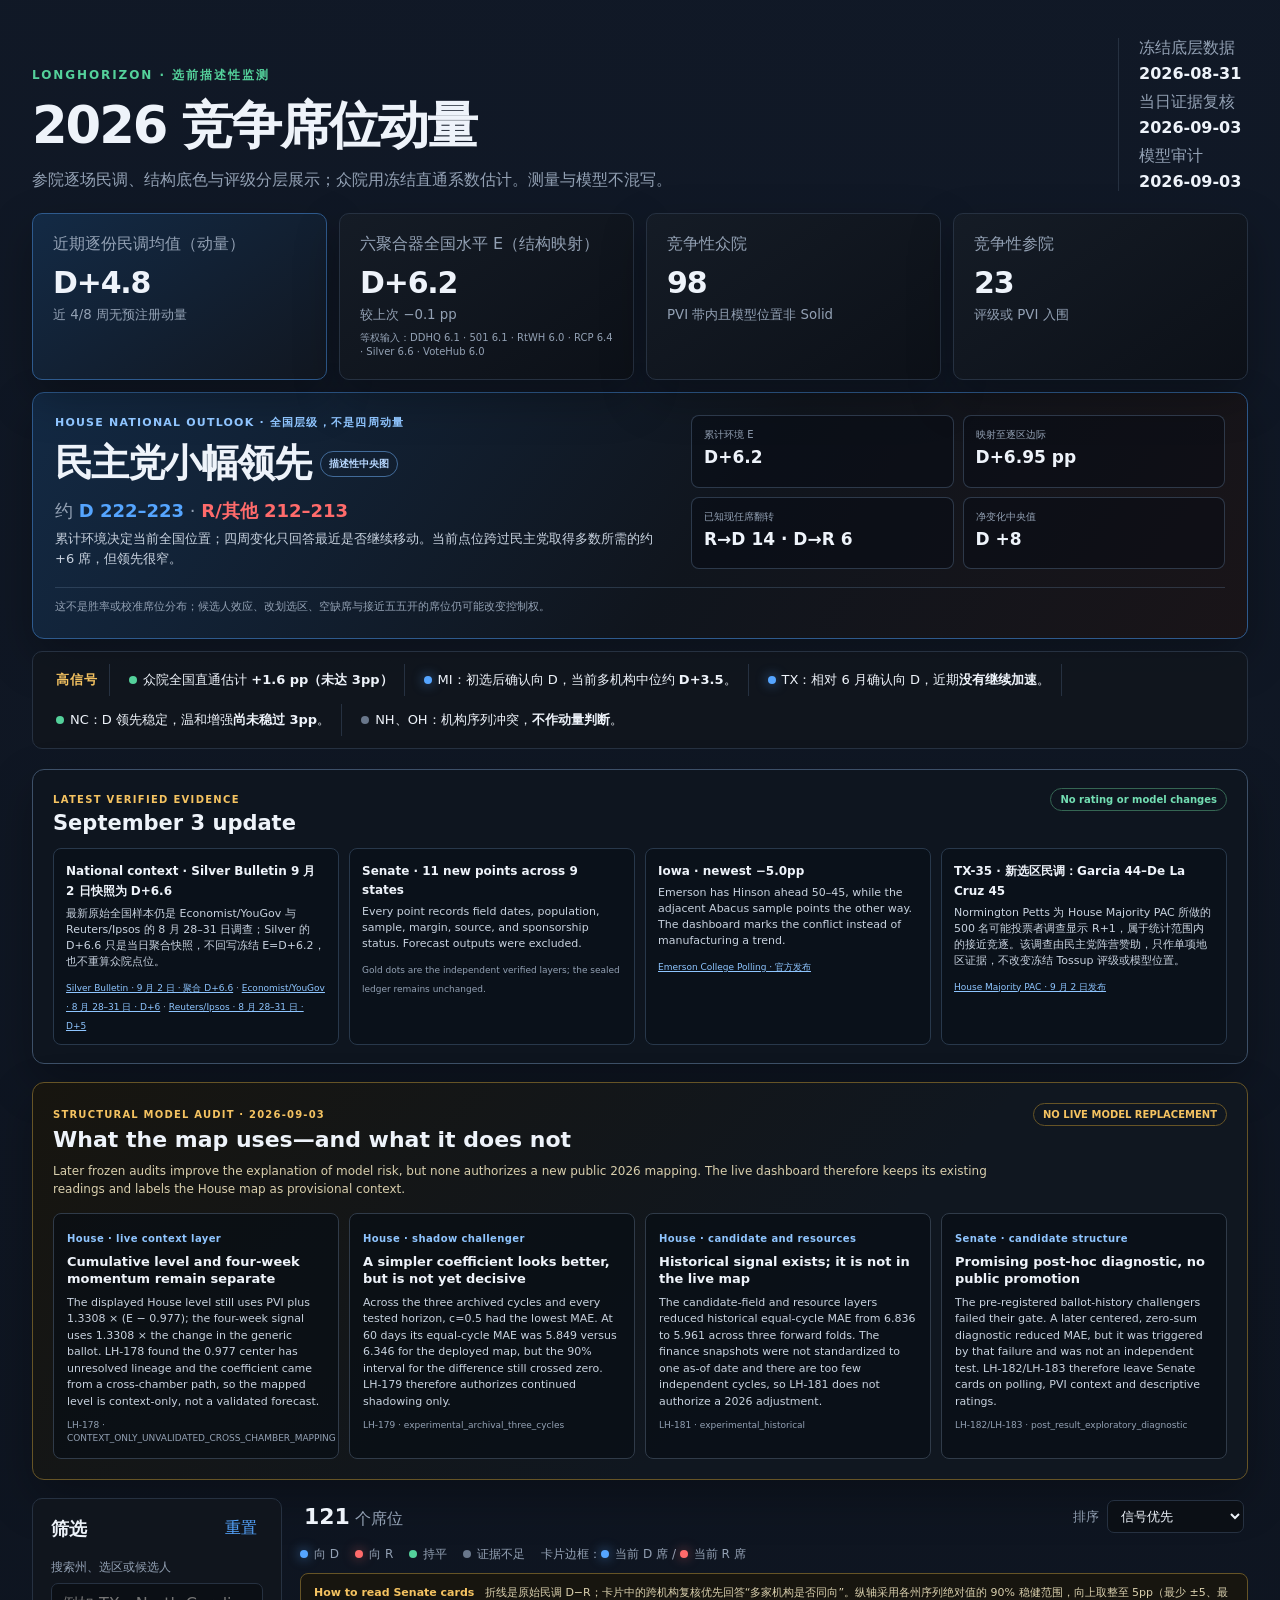
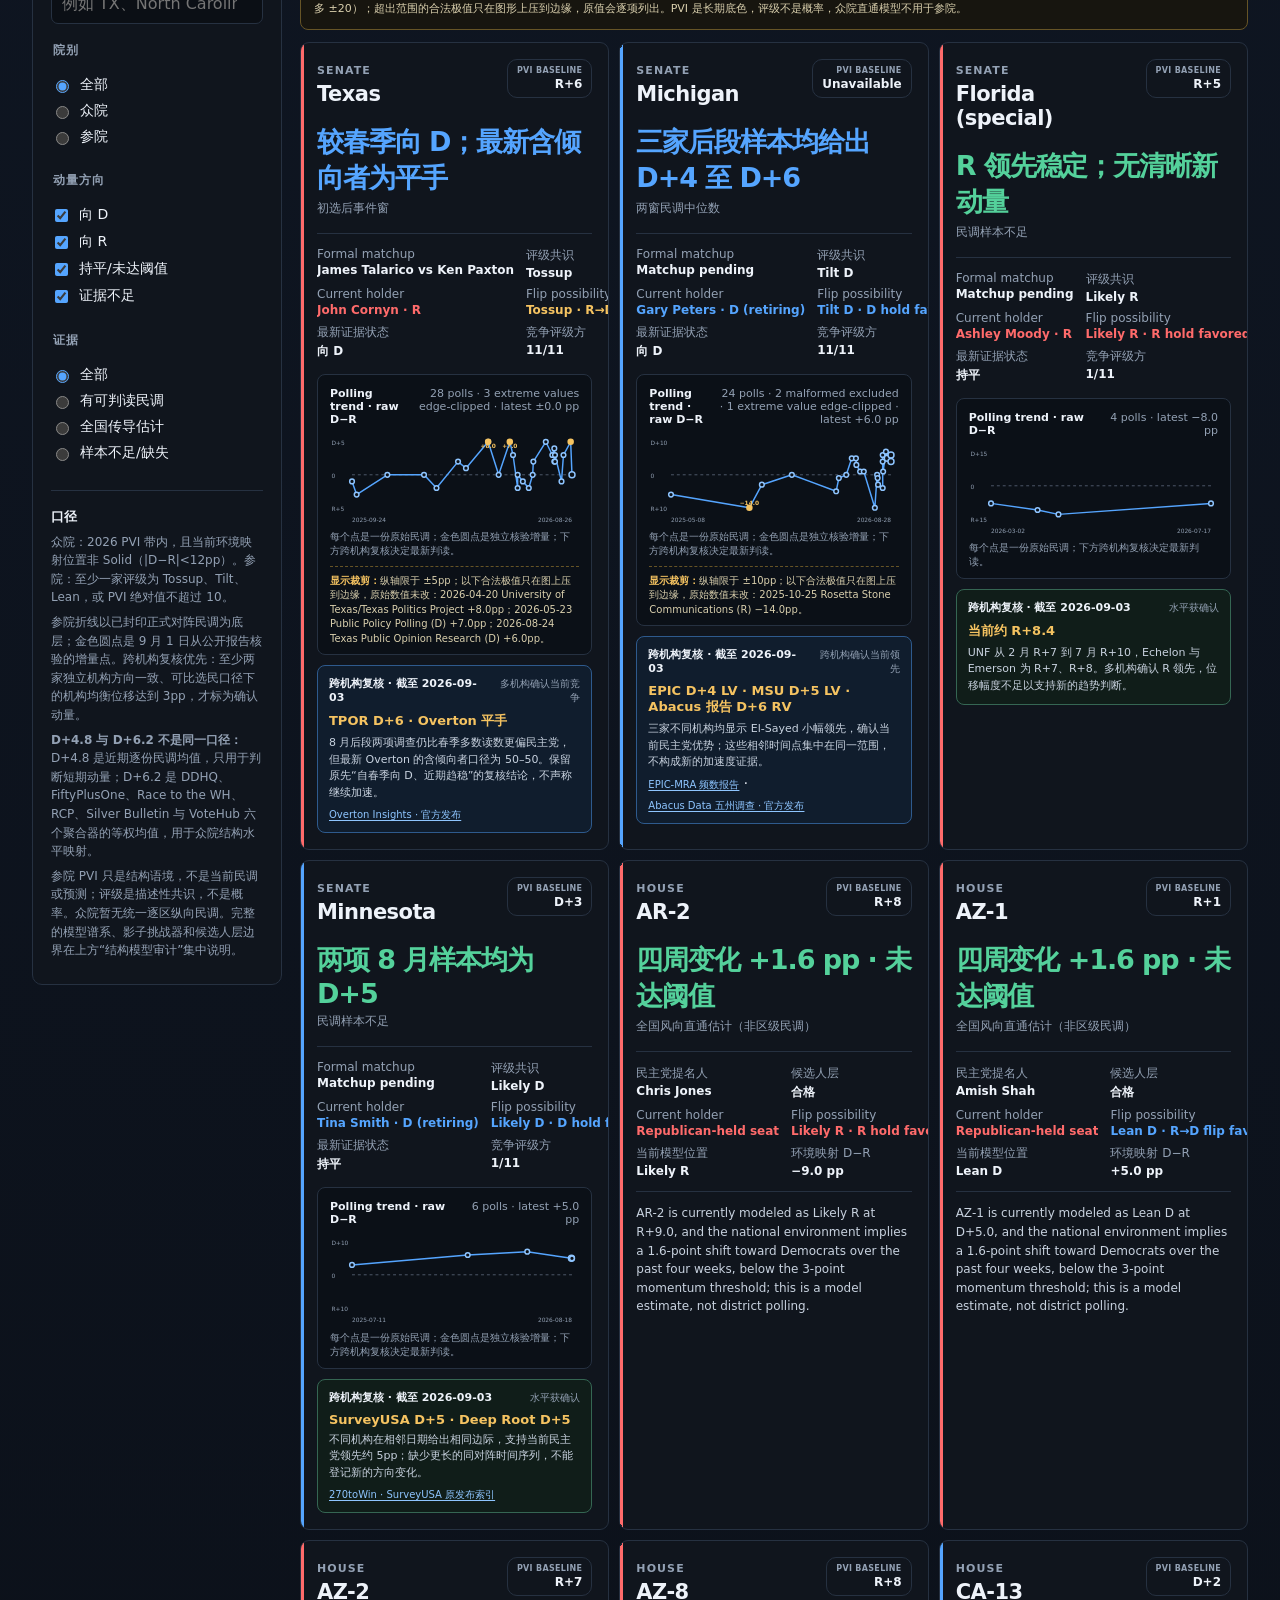
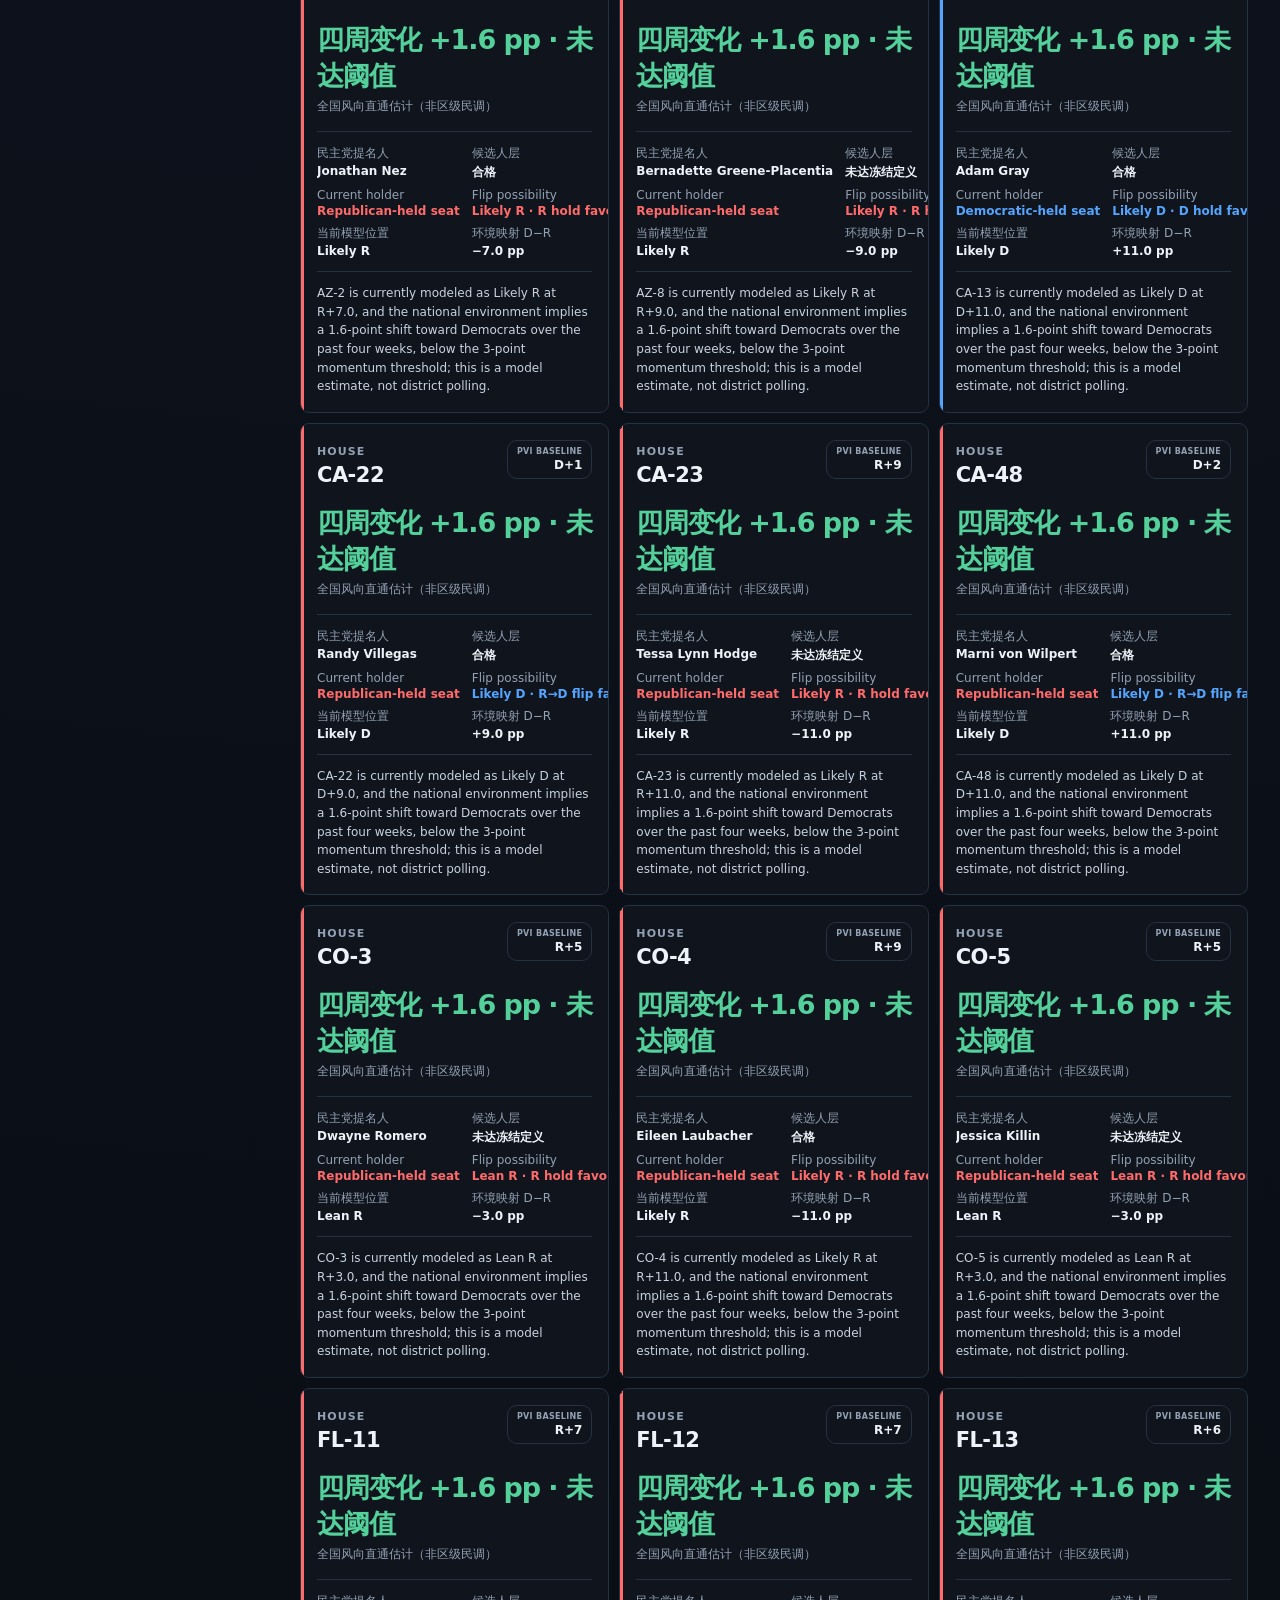
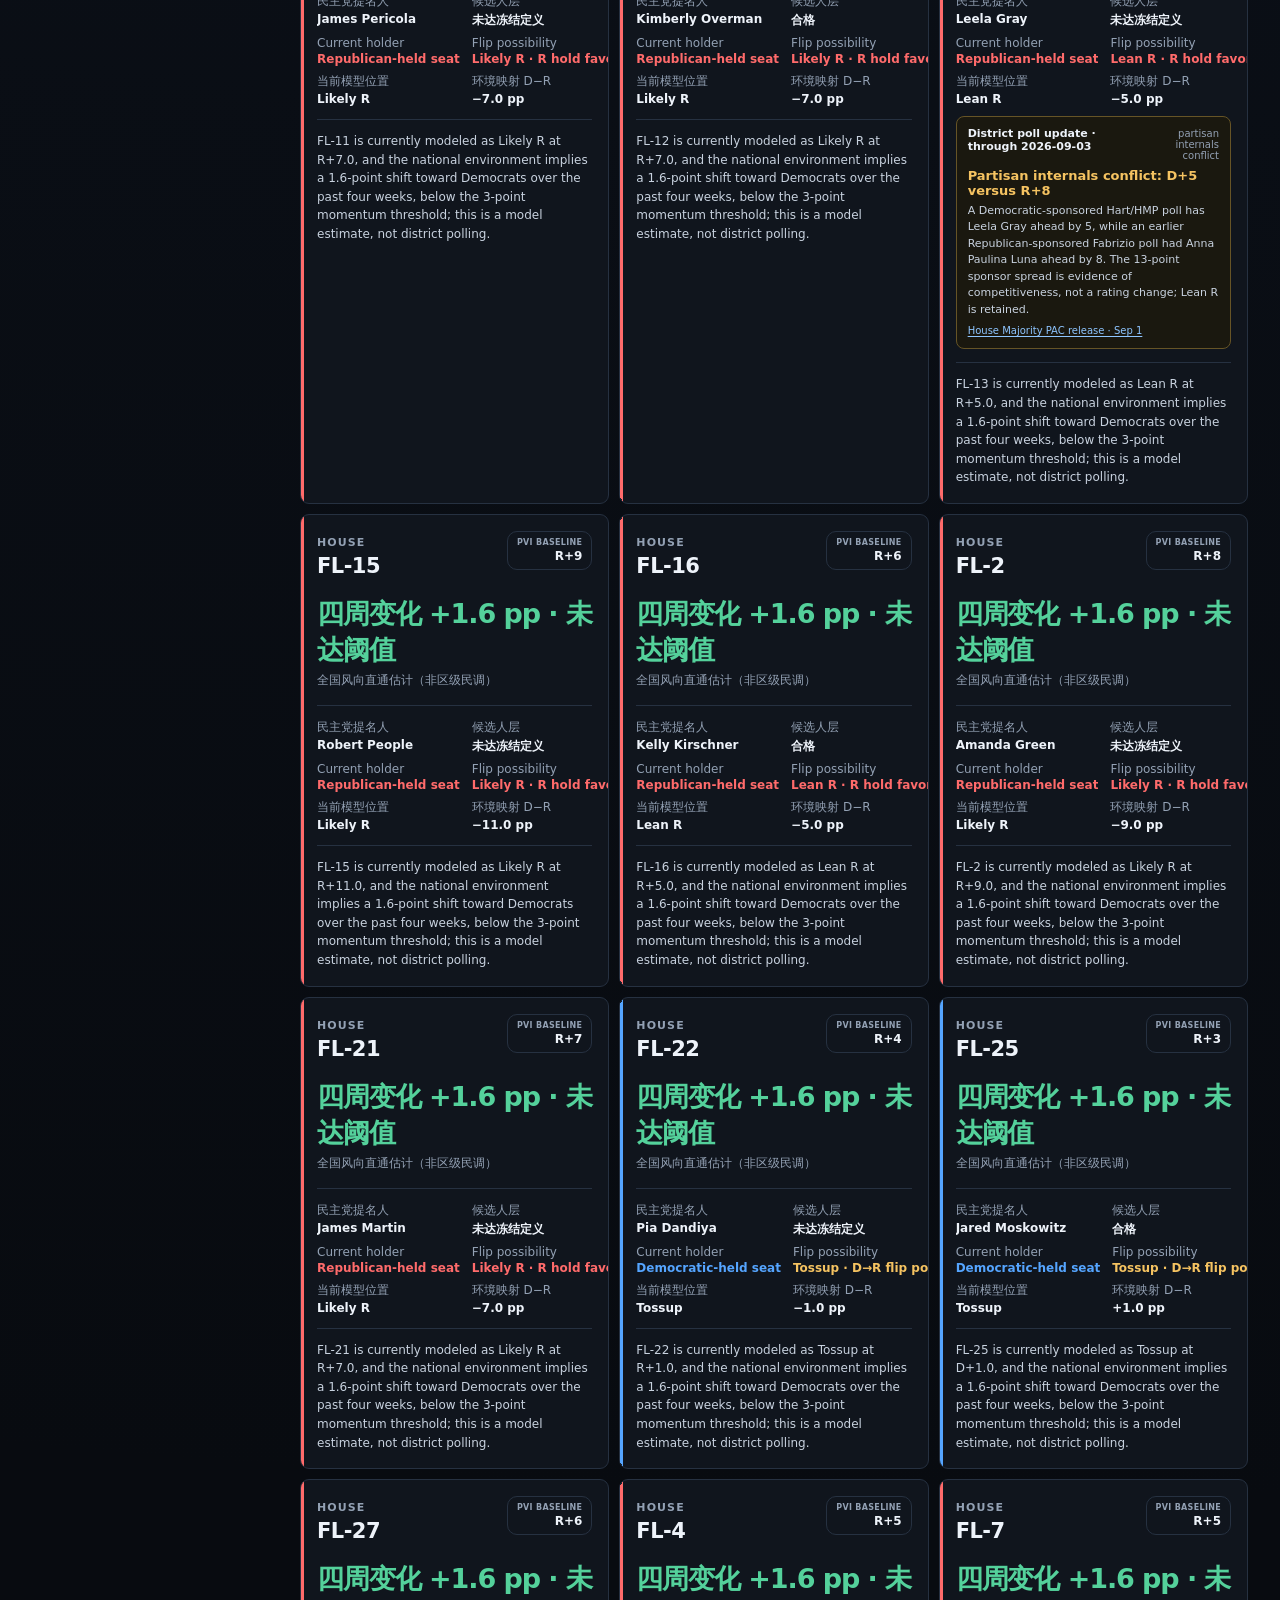
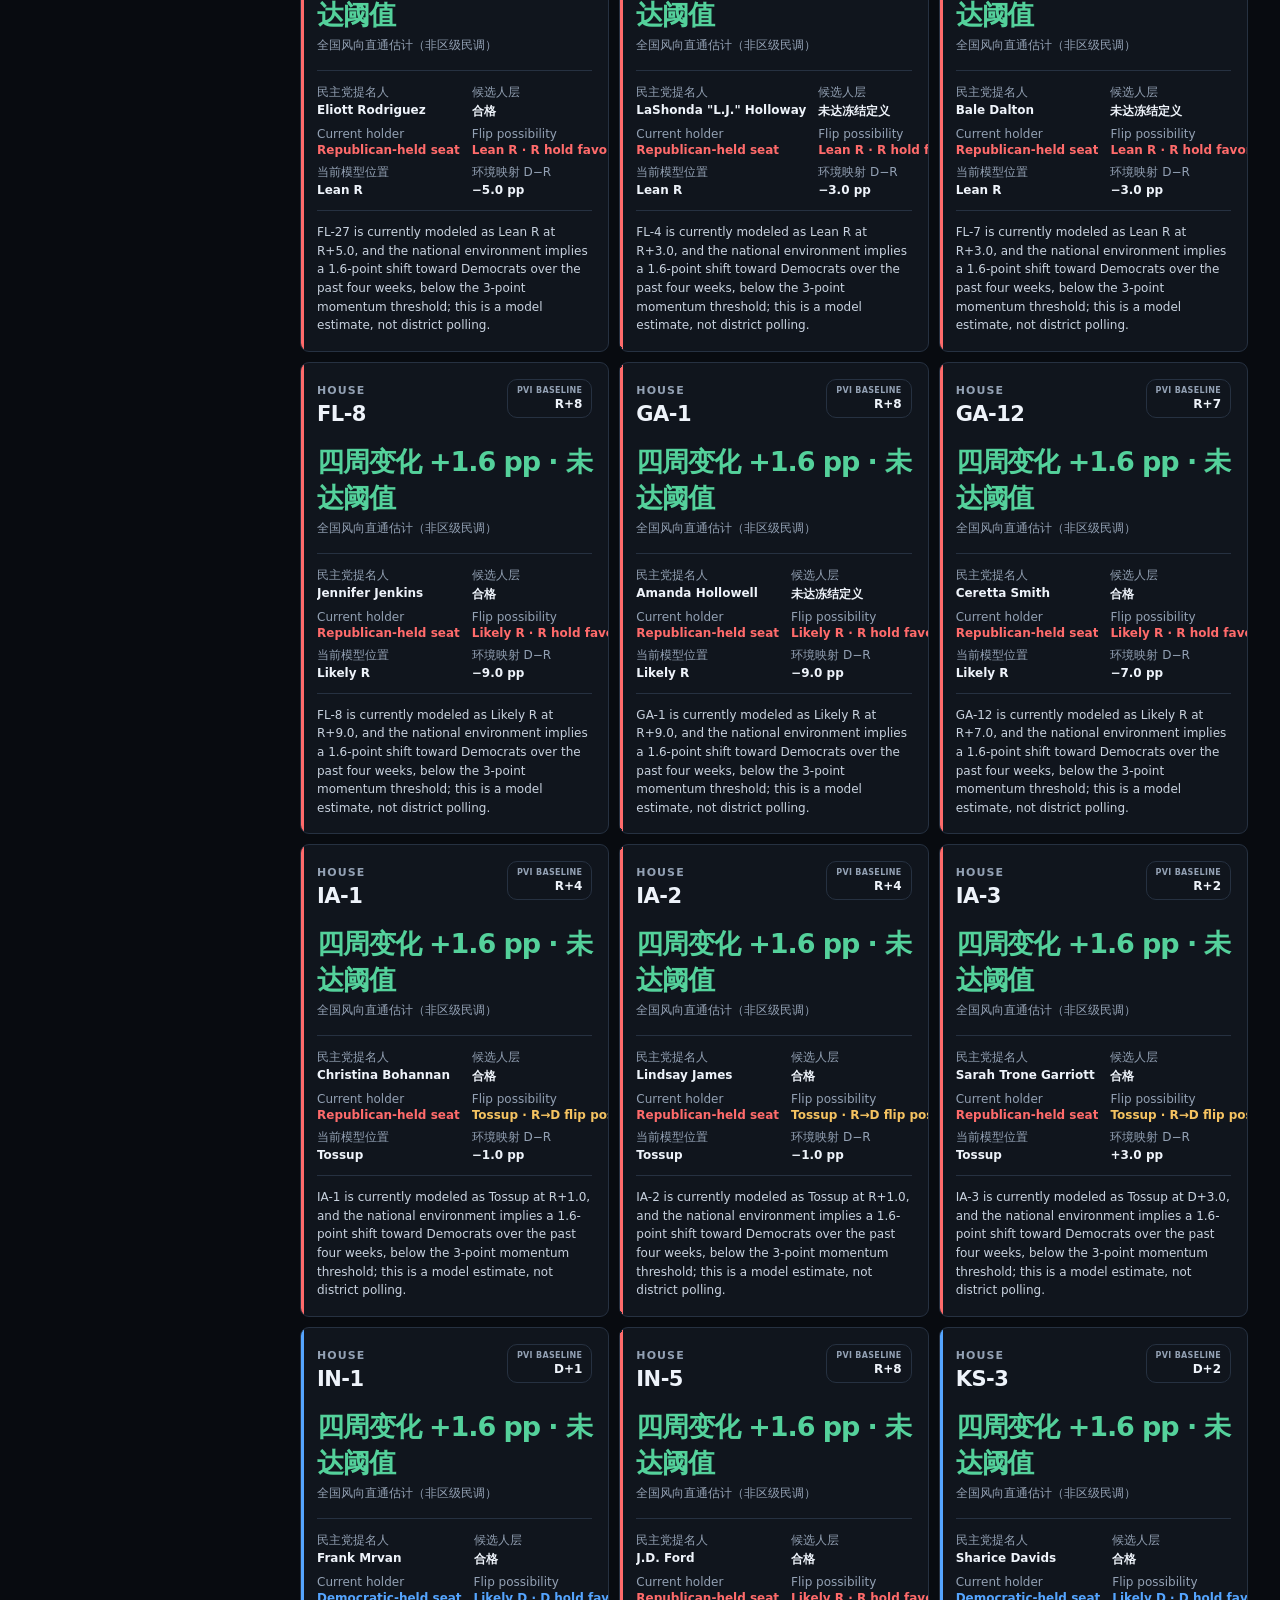
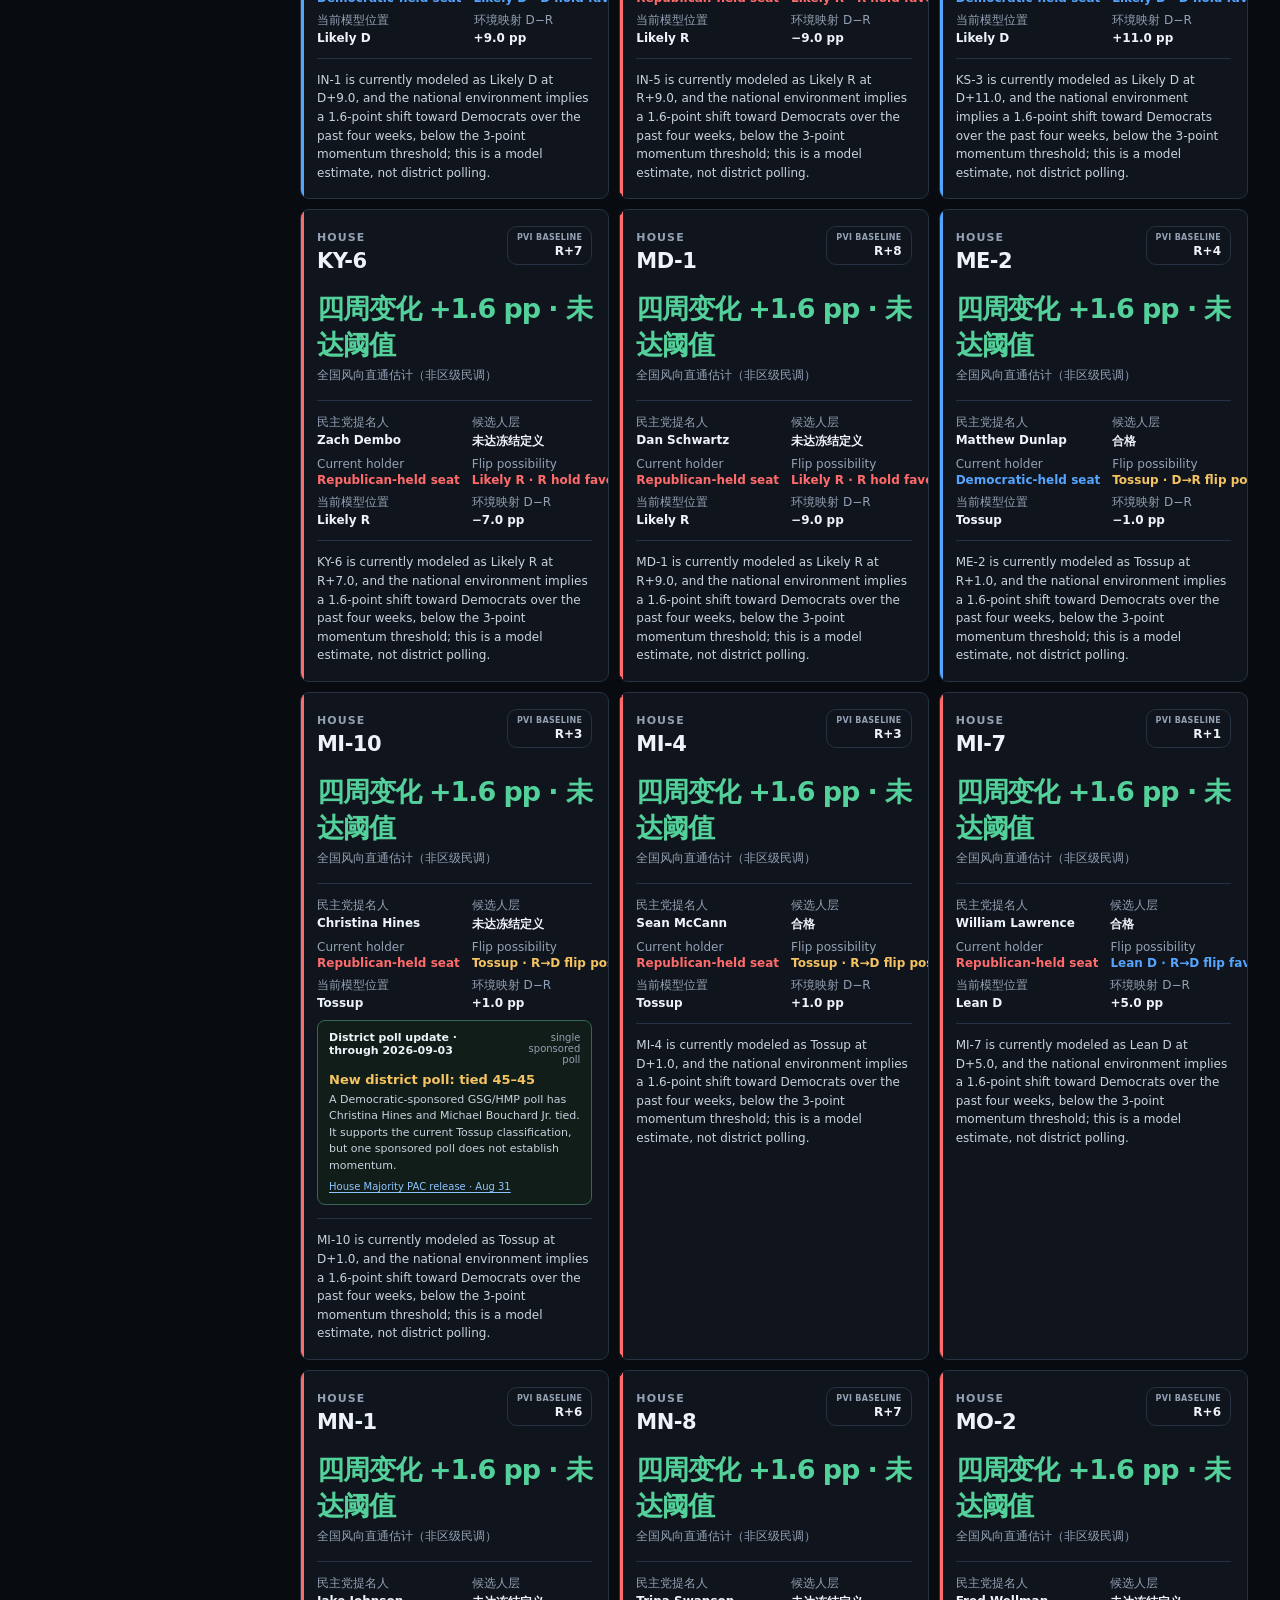
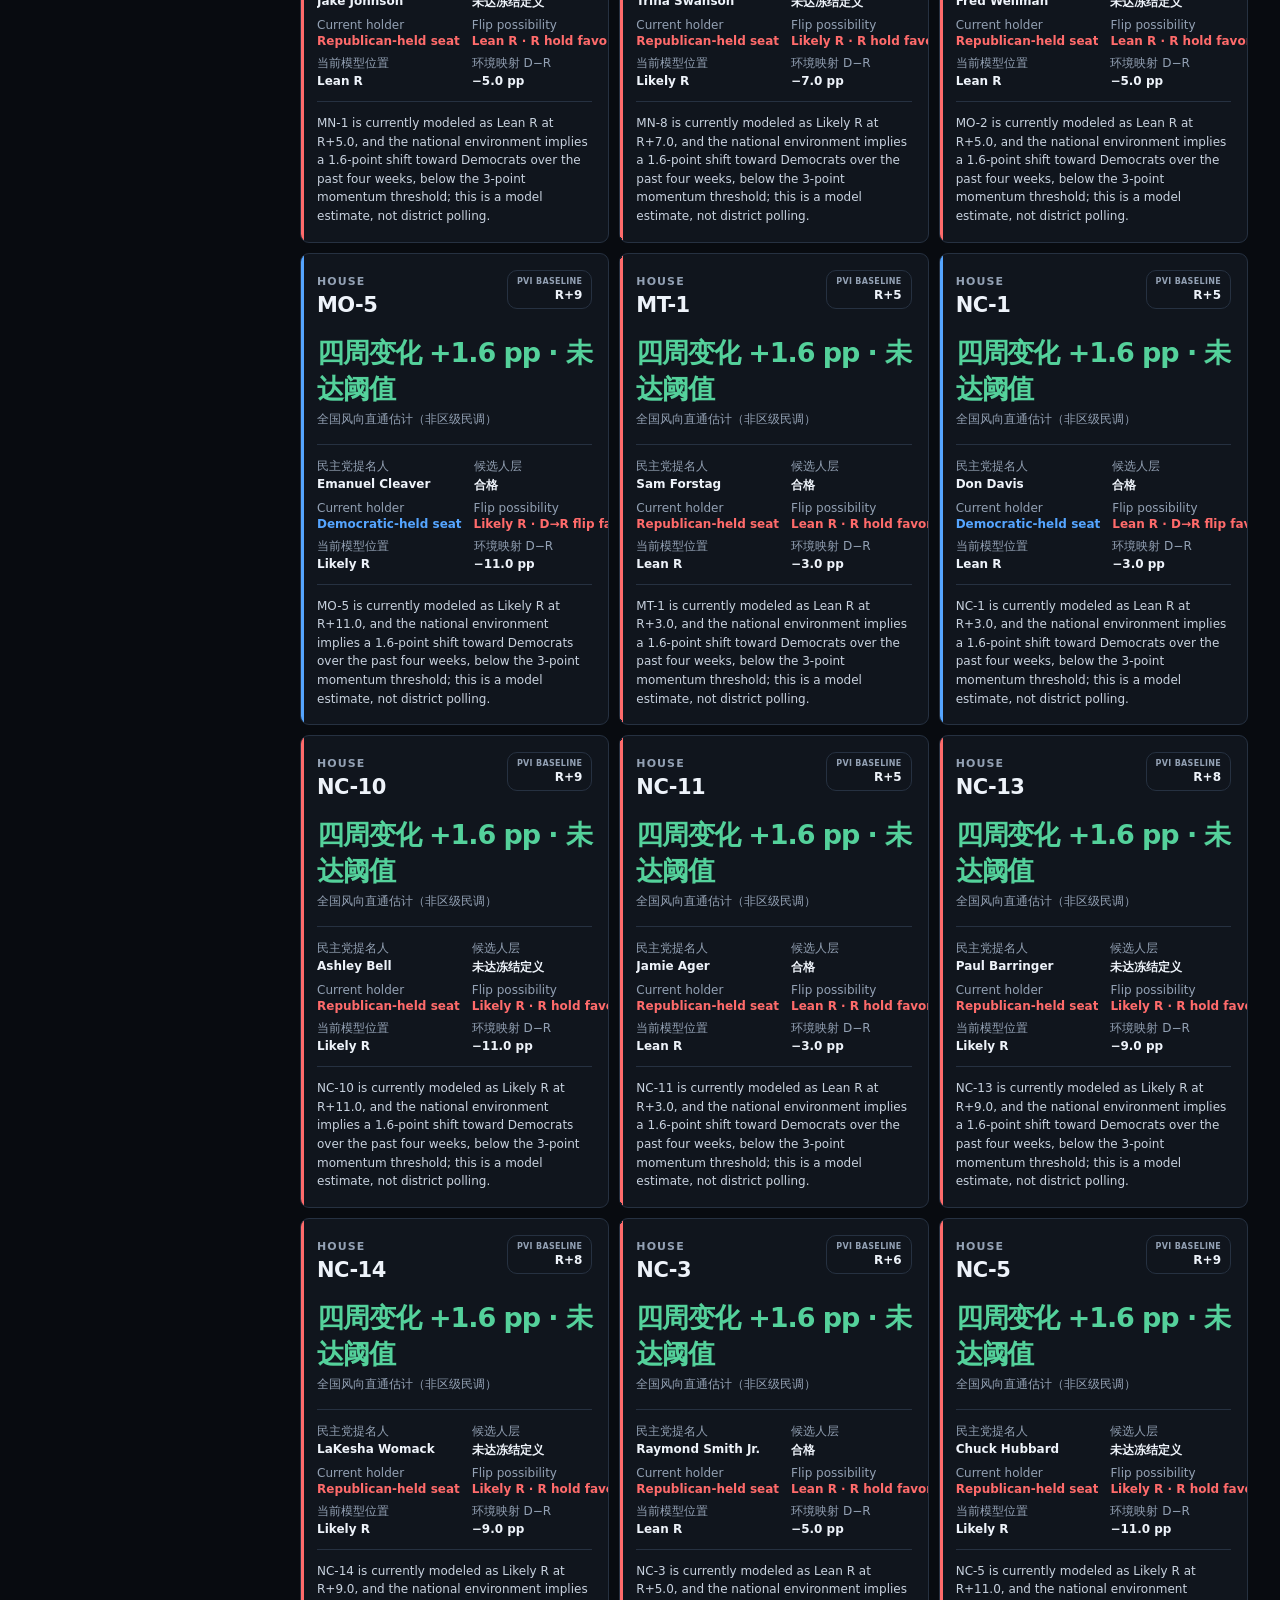
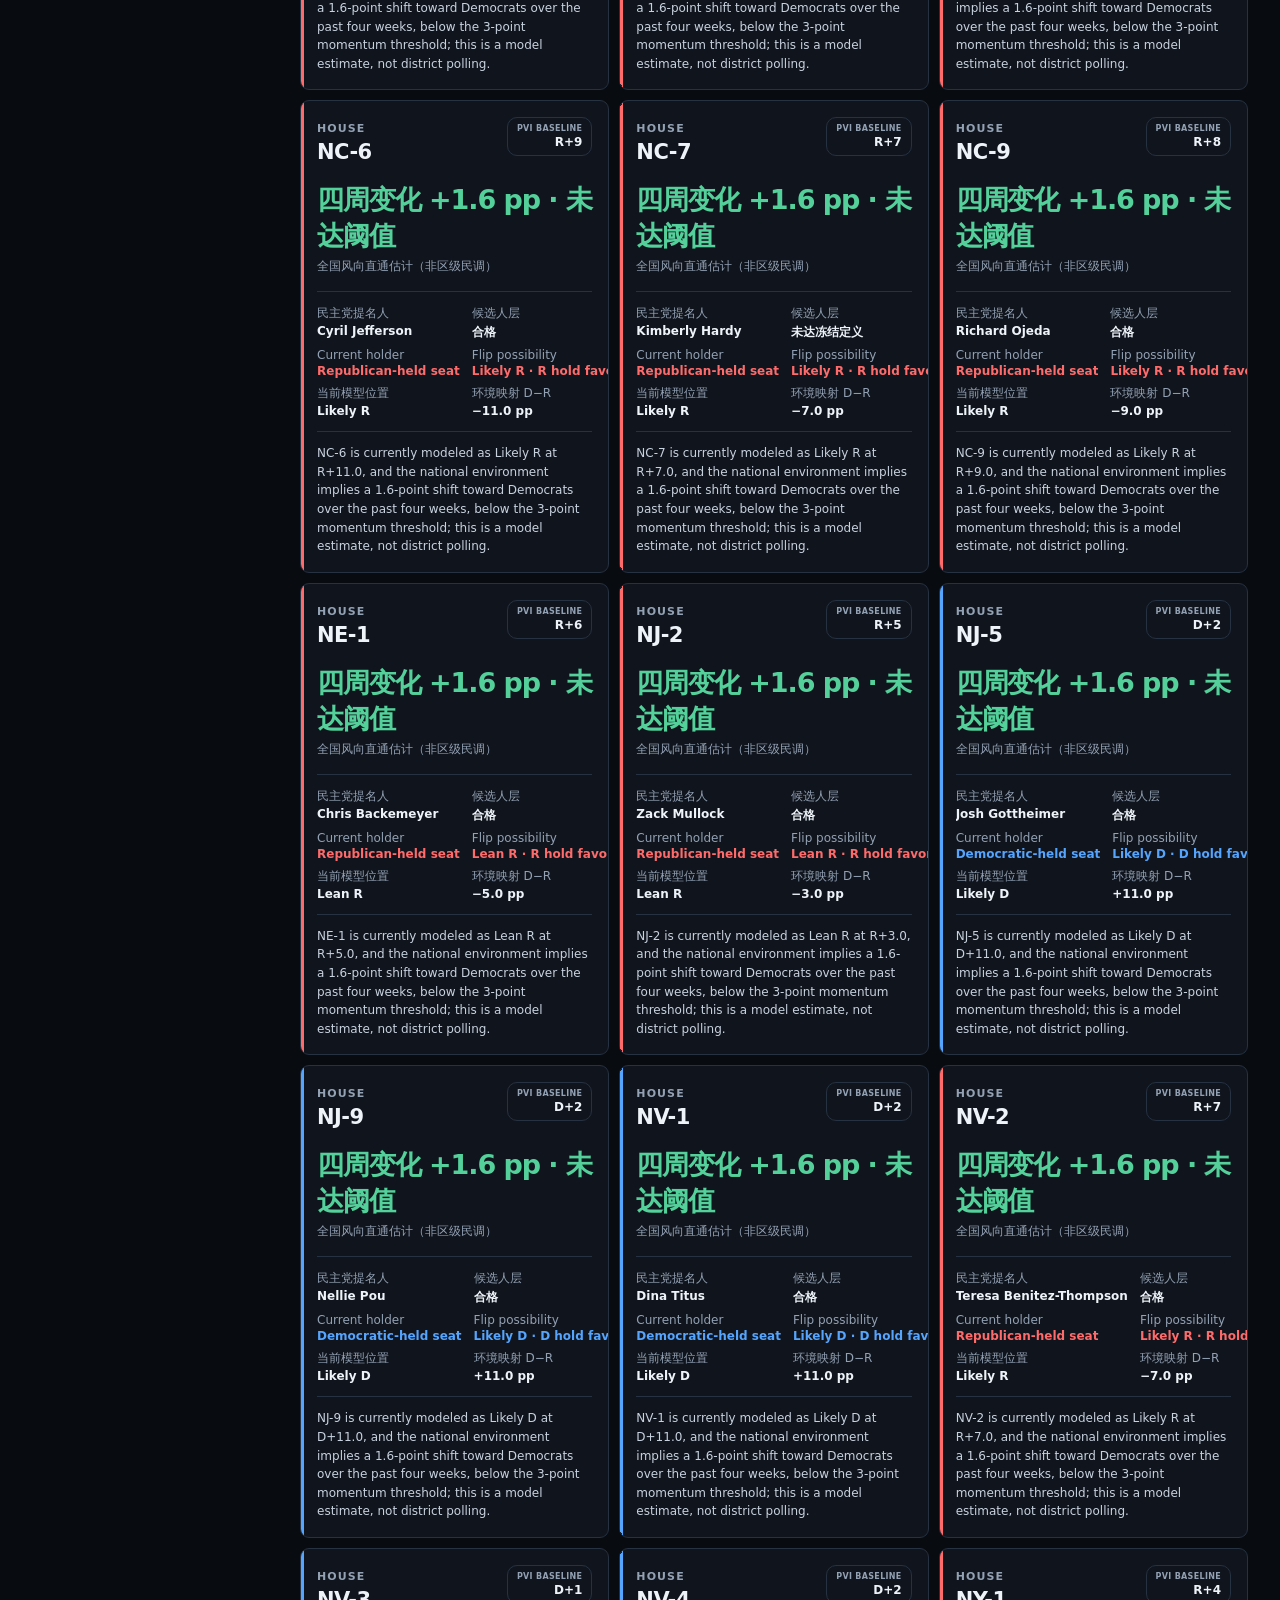
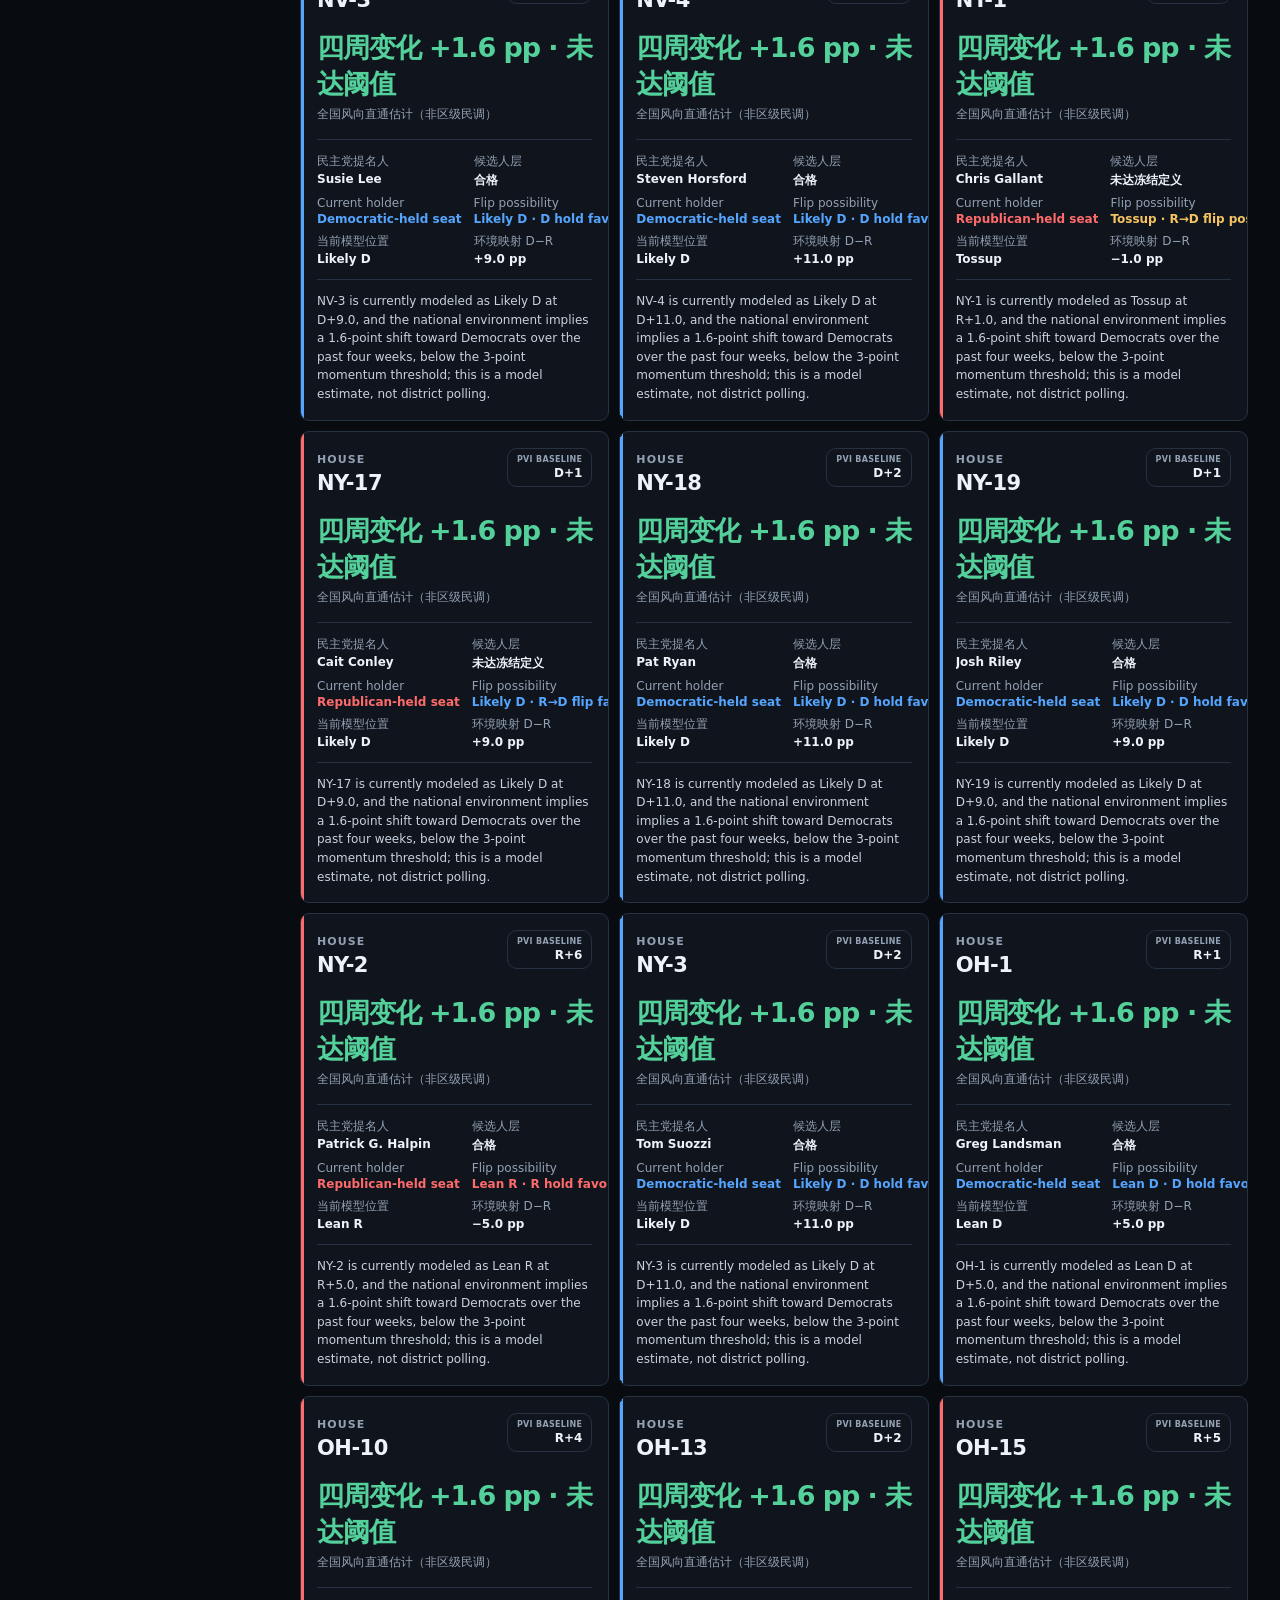
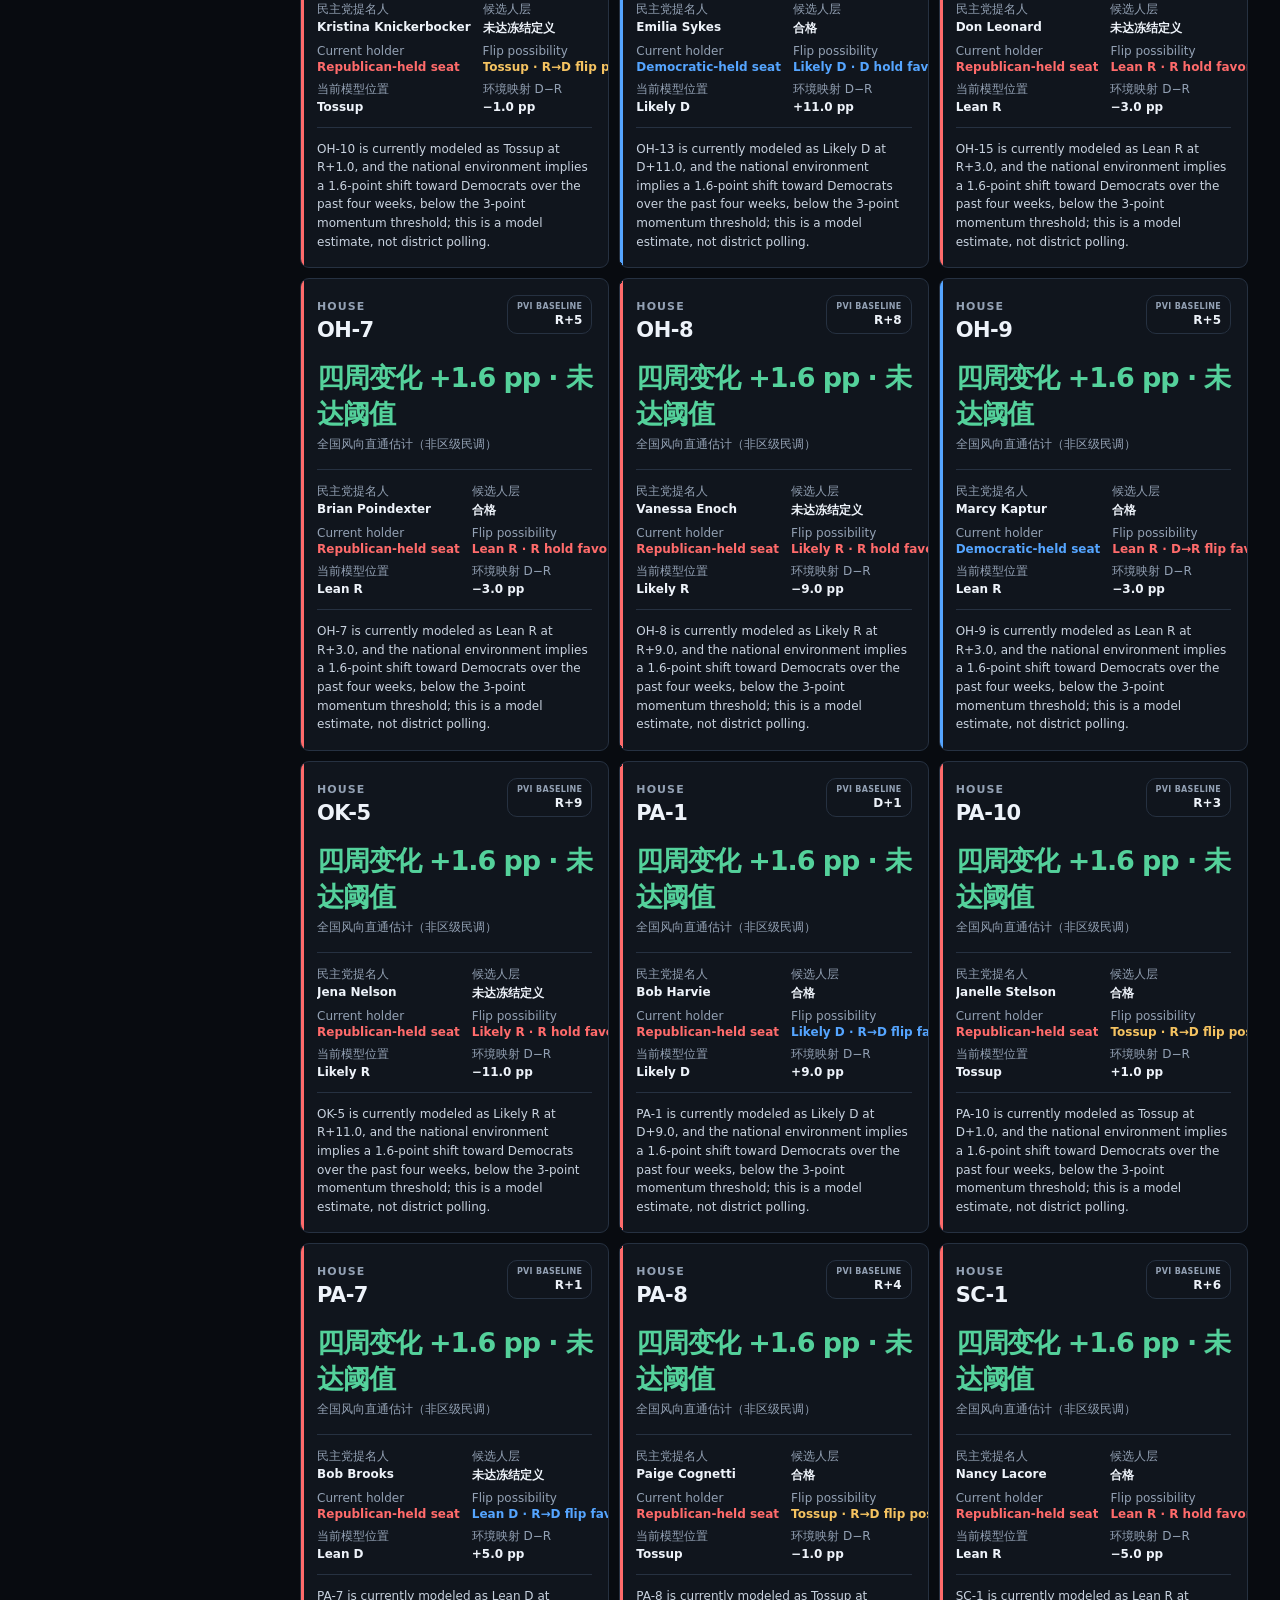
==== artifacts/competition-momentum-dashboard/index.html @ cbad7713 "public: publish US midterm study materials" ====
<!doctype html>
<html lang="zh-CN">
<head>
  <meta charset="utf-8">
  <meta name="viewport" content="width=device-width, initial-scale=1">
  <meta name="description" content="2026 年美国竞争性众院与参院席位动量证据仪表盘。">
  <title>2026 竞争席位动量仪表盘</title>
  <link rel="stylesheet" href="styles.css?v=7">
</head>
<body>
  <header class="topbar">
    <div>
      <p class="eyebrow">LONGHORIZON · 选前描述性监测</p>
      <h1>2026 竞争席位动量</h1>
      <p class="subtitle">参院逐场民调、结构底色与评级分层展示；众院用冻结直通系数估计。测量与模型不混写。</p>
    </div>
    <div class="asof"><span>冻结底层数据</span><strong id="asOf">—</strong><span>当日证据复核</span><strong id="crossCheckAsOf">—</strong><span>模型审计</span><strong id="modelReviewAsOf">—</strong></div>
  </header>

  <main>
    <section class="status-grid" aria-label="全国状态摘要">
      <article class="status-card primary">
        <span>近期逐份民调均值（动量）</span>
        <strong id="genericBallot">—</strong>
        <small id="genericMomentum">—</small>
      </article>
      <article class="status-card">
        <span>六聚合器全国水平 E（结构映射）</span>
        <strong id="environmentE">—</strong>
        <small id="environmentDelta">—</small>
        <small id="environmentSources" class="status-detail">—</small>
      </article>
      <article class="status-card">
        <span>竞争性众院</span>
        <strong id="houseCount">—</strong>
          <small>PVI 带内且模型位置非 Solid</small>
      </article>
      <article class="status-card">
        <span>竞争性参院</span>
        <strong id="senateCount">—</strong>
        <small>评级或 PVI 入围</small>
      </article>
    </section>

    <section class="house-outlook" aria-label="众院全国展望">
      <div class="outlook-copy">
        <p class="outlook-kicker">HOUSE NATIONAL OUTLOOK · 全国层级，不是四周动量</p>
        <div class="outlook-title-row">
          <h2>民主党小幅领先</h2>
          <span class="outlook-badge">描述性中央图</span>
        </div>
        <p class="outlook-seatline">约 <strong>D 222–223</strong> · <strong>R/其他 212–213</strong></p>
        <p class="outlook-explain">累计环境决定当前全国位置；四周变化只回答最近是否继续移动。当前点位跨过民主党取得多数所需的约 +6 席，但领先很窄。</p>
      </div>
      <div class="outlook-metrics">
        <div><span>累计环境 E</span><strong id="houseLevelE">—</strong></div>
        <div><span>映射至逐区边际</span><strong id="houseLevelAdjustment">—</strong></div>
        <div><span>已知现任席翻转</span><strong id="houseFlipBalance">—</strong></div>
        <div><span>净变化中央值</span><strong id="houseNetSeats">—</strong></div>
      </div>
      <p class="outlook-caveat">这不是胜率或校准席位分布；候选人效应、改划选区、空缺席与接近五五开的席位仍可能改变控制权。</p>
    </section>

    <section class="signal-strip" aria-label="当前高信号观察">
      <div class="signal-label">高信号</div>
      <div><b class="dot f"></b>众院全国直通估计 <strong id="houseTransfer">—</strong></div>
      <div><b class="dot d"></b>MI：初选后确认向 D，当前多机构中位约 <strong>D+3.5</strong>。</div>
      <div><b class="dot d"></b>TX：相对 6 月确认向 D，近期<strong>没有继续加速</strong>。</div>
      <div><b class="dot f"></b>NC：D 领先稳定，温和增强<strong>尚未稳过 3pp</strong>。</div>
      <div><b class="dot n"></b>NH、OH：机构序列冲突，<strong>不作动量判断</strong>。</div>
    </section>

    <section id="latestEvidence" class="latest-evidence" aria-label="9 月 3 日最新民调核验更新"></section>

    <section id="modelReview" class="model-review" aria-label="结构模型审计"></section>

    <section class="workspace">
      <aside class="filters" aria-label="筛选器">
        <div class="filter-heading">
          <h2>筛选</h2>
          <button id="resetFilters" class="text-button" type="button">重置</button>
        </div>

        <label class="search-label" for="searchInput">搜索州、选区或候选人</label>
        <input id="searchInput" type="search" placeholder="例如 TX、North Carolina、Peltola">

        <fieldset>
          <legend>院别</legend>
          <label><input type="radio" name="chamber" value="all" checked> 全部</label>
          <label><input type="radio" name="chamber" value="house"> 众院</label>
          <label><input type="radio" name="chamber" value="senate"> 参院</label>
        </fieldset>

        <fieldset>
          <legend>动量方向</legend>
          <label><input type="checkbox" name="momentum" value="toward_D" checked> 向 D</label>
          <label><input type="checkbox" name="momentum" value="toward_R" checked> 向 R</label>
          <label><input type="checkbox" name="momentum" value="flat" checked> 持平/未达阈值</label>
          <label><input type="checkbox" name="momentum" value="insufficient" checked> 证据不足</label>
        </fieldset>

        <fieldset>
          <legend>证据</legend>
          <label><input type="radio" name="evidence" value="all" checked> 全部</label>
          <label><input type="radio" name="evidence" value="measured"> 有可判读民调</label>
          <label><input type="radio" name="evidence" value="estimated"> 全国传导估计</label>
          <label><input type="radio" name="evidence" value="missing"> 样本不足/缺失</label>
        </fieldset>

        <div class="method-note">
          <h3>口径</h3>
          <p>众院：2026 PVI 带内，且当前环境映射位置非 Solid（|D−R|&lt;12pp）。参院：至少一家评级为 Tossup、Tilt、Lean，或 PVI 绝对值不超过 10。</p>
          <p>参院折线以已封印正式对阵民调为底层；金色圆点是 9 月 1 日从公开报告核验的增量点。跨机构复核优先：至少两家独立机构方向一致、可比选民口径下的机构均衡位移达到 3pp，才标为确认动量。</p>
          <p><b>D+4.8 与 D+6.2 不是同一口径：</b>D+4.8 是近期逐份民调均值，只用于判断短期动量；D+6.2 是 DDHQ、FiftyPlusOne、Race to the WH、RCP、Silver Bulletin 与 VoteHub 六个聚合器的等权均值，用于众院结构水平映射。</p>
          <p>参院 PVI 只是结构语境，不是当前民调或预测；评级是描述性共识，不是概率。众院暂无统一逐区纵向民调。完整的模型谱系、影子挑战器和候选人层边界在上方“结构模型审计”集中说明。</p>
        </div>
      </aside>

      <section class="results" aria-live="polite">
        <div class="results-head">
          <div><span id="resultCount">0</span> 个席位</div>
          <label for="sortSelect">排序
            <select id="sortSelect">
              <option value="signal">信号优先</option>
              <option value="competitive">最接近五五开</option>
              <option value="state">州/选区</option>
              <option value="delta">动量幅度</option>
            </select>
          </label>
        </div>

        <div class="legend" aria-label="图例">
          <span><b class="dot d"></b>向 D</span><span><b class="dot r"></b>向 R</span>
          <span><b class="dot f"></b>持平</span><span><b class="dot n"></b>证据不足</span>
          <span>卡片边框：<b class="dot d"></b>当前 D 席 / <b class="dot r"></b>当前 R 席</span>
        </div>
        <div id="senateGuide" class="senate-reading-guide">
          <b>How to read Senate cards</b>
          <p>折线是原始民调 D−R；卡片中的跨机构复核优先回答“多家机构是否同向”。纵轴采用各州序列绝对值的 90% 稳健范围，向上取整至 5pp（最少 ±5、最多 ±20）；超出范围的合法极值只在图形上压到边缘，原值会逐项列出。PVI 是长期底色，评级不是概率，众院直通模型不用于参院。</p>
        </div>
        <div id="raceGrid" class="race-grid"></div>
        <div id="emptyState" class="empty" hidden>没有符合当前条件的席位。请放宽筛选。</div>
      </section>
    </section>

    <section class="boundary">
      <strong>解释边界</strong>
      <p id="disclaimer">—</p>
      <p>本页不输出胜率、校准席位分布或因果判断。顶部众院席位数是 provisional 点位图的描述性换算，不是概率预测；LH-178 至 LH-183 的后续审计没有授权替换公开模型。参院折线是原始民调，不等于评级；跨机构复核只判方向一致性；PVI 是结构底色，不等于当前支持率；评级不转换为概率。</p>
      <p>House transfer model is not applied to Senate races.</p>
    </section>
  </main>

  <footer>来源：项目冻结账本、公开民调机构发布页、Wikipedia CC BY-SA、VoteHub Polling API CC BY 4.0。9 月 1 日增量层保留逐项来源链接；页面本身不联网。</footer>
  <script src="data.js?v=8"></script>
  <script src="updates.js?v=8"></script>
  <script src="model-review.js?v=8"></script>
  <script src="latest-polls.js?v=8"></script>
  <script src="app.js?v=8"></script>
</body>
</html>
---- artifacts/competition-momentum-dashboard/styles.css ----
:root {
  color-scheme: dark;
  --bg: #080b10;
  --panel: #10151d;
  --panel-2: #151c26;
  --line: #263141;
  --text: #eef3fa;
  --muted: #93a1b4;
  --blue: #55a5ff;
  --red: #ff6b6b;
  --amber: #f5c361;
  --green: #54d19b;
  --shadow: 0 18px 45px rgba(0, 0, 0, .28);
}

* { box-sizing: border-box; }
body { margin: 0; background: radial-gradient(circle at 85% -20%, #172338 0, transparent 38%), var(--bg); color: var(--text); font-family: Inter, "Noto Sans SC", "Microsoft YaHei", system-ui, sans-serif; }
button, input, select { font: inherit; }
.topbar { max-width: 1480px; margin: 0 auto; padding: 38px 32px 22px; display: flex; align-items: flex-end; justify-content: space-between; gap: 24px; }
.eyebrow { margin: 0 0 8px; color: var(--green); font-size: 12px; font-weight: 800; letter-spacing: .16em; }
h1 { margin: 0; font-size: clamp(30px, 4vw, 52px); letter-spacing: -.04em; }
.subtitle { margin: 9px 0 0; color: var(--muted); }
.asof { min-width: 130px; border-left: 1px solid var(--line); padding-left: 20px; color: var(--muted); }
.asof span, .asof strong { display: block; }
.asof strong { margin: 5px 0 9px; color: var(--text); font-size: 16px; }
.asof strong:last-child { margin-bottom: 0; }
main { max-width: 1480px; margin: 0 auto; padding: 0 32px 48px; }
.status-grid { display: grid; grid-template-columns: repeat(4, minmax(0, 1fr)); gap: 12px; }
.status-card { min-height: 118px; padding: 20px; border: 1px solid var(--line); border-radius: 10px; background: linear-gradient(145deg, rgba(21,28,38,.94), rgba(12,16,23,.96)); box-shadow: var(--shadow); }
.status-card.primary { border-color: #2e5a8d; background: linear-gradient(145deg, #132a45, #111721); }
.status-card span, .status-card small { color: var(--muted); }
.status-card strong { display: block; margin: 10px 0 4px; font-size: 30px; letter-spacing: -.04em; }
.status-card .status-detail { display: block; margin-top: 7px; font-size: 10px; line-height: 1.4; }
.house-outlook { margin: 12px 0; padding: 22px; border: 1px solid #2e5a8d; border-radius: 12px; background: linear-gradient(125deg, rgba(19,42,69,.96), rgba(16,21,29,.96) 56%, rgba(26,20,23,.92)); box-shadow: var(--shadow); display: grid; grid-template-columns: minmax(280px, 1.15fr) minmax(420px, 1fr); gap: 22px; }
.outlook-kicker { margin: 0 0 8px; color: #8fc5ff; font-size: 11px; font-weight: 800; letter-spacing: .11em; }
.outlook-title-row { display: flex; align-items: center; flex-wrap: wrap; gap: 10px; }
.outlook-title-row h2 { margin: 0; font-size: clamp(25px, 3vw, 38px); letter-spacing: -.04em; }
.outlook-badge { padding: 5px 8px; border: 1px solid #426b99; border-radius: 999px; color: #b8d8ff; font-size: 10px; font-weight: 750; }
.outlook-seatline { margin: 10px 0 6px; color: var(--muted); font-size: 18px; }
.outlook-seatline strong:first-child { color: var(--blue); }
.outlook-seatline strong:last-child { color: var(--red); }
.outlook-explain { max-width: 760px; margin: 0; color: #c8d2df; font-size: 13px; line-height: 1.55; }
.outlook-metrics { display: grid; grid-template-columns: repeat(2, minmax(0, 1fr)); gap: 9px; }
.outlook-metrics > div { padding: 12px; border: 1px solid rgba(91,115,145,.42); border-radius: 8px; background: rgba(7,12,19,.48); }
.outlook-metrics span, .outlook-metrics strong { display: block; }
.outlook-metrics span { color: var(--muted); font-size: 10px; }
.outlook-metrics strong { margin-top: 5px; font-size: 17px; }
.outlook-caveat { grid-column: 1 / -1; margin: -4px 0 0; padding-top: 11px; border-top: 1px solid rgba(91,115,145,.35); color: var(--muted); font-size: 11px; line-height: 1.5; }
.signal-strip { margin: 12px 0 20px; display: flex; flex-wrap: wrap; gap: 8px; align-items: center; padding: 12px; border: 1px solid var(--line); border-radius: 10px; background: rgba(16,21,29,.82); }
.signal-strip > div { padding: 7px 11px; border-right: 1px solid var(--line); font-size: 13px; }
.signal-strip > div:last-child { border-right: 0; }
.signal-label { color: var(--amber); font-weight: 800; letter-spacing: .08em; }
.workspace { display: grid; grid-template-columns: 250px minmax(0, 1fr); gap: 18px; }
.filters { position: sticky; top: 12px; align-self: start; padding: 18px; border: 1px solid var(--line); border-radius: 10px; background: var(--panel); }
.filter-heading, .results-head { display: flex; align-items: center; justify-content: space-between; gap: 12px; }
.filter-heading h2 { margin: 0; font-size: 18px; }
.text-button { border: 0; color: var(--blue); background: transparent; cursor: pointer; }
.search-label { display: block; margin: 18px 0 7px; color: var(--muted); font-size: 12px; }
input[type="search"], select { width: 100%; border: 1px solid var(--line); border-radius: 7px; background: #0b0f15; color: var(--text); padding: 10px; }
fieldset { margin: 18px 0 0; padding: 0; border: 0; }
legend { margin-bottom: 9px; color: var(--muted); font-size: 12px; font-weight: 700; text-transform: uppercase; letter-spacing: .08em; }
fieldset label { display: flex; gap: 8px; align-items: center; margin: 8px 0; font-size: 14px; }
input[type="checkbox"], input[type="radio"] { accent-color: var(--blue); }
.method-note { margin-top: 20px; padding-top: 16px; border-top: 1px solid var(--line); color: var(--muted); font-size: 12px; line-height: 1.55; }
.method-note h3 { margin: 0 0 6px; color: var(--text); font-size: 13px; }
.method-note p { margin: 6px 0; }
.results { min-width: 0; }
.results-head { min-height: 48px; padding: 0 4px 10px; color: var(--muted); }
.results-head #resultCount { color: var(--text); font-size: 22px; font-weight: 800; }
.results-head label { display: flex; align-items: center; gap: 8px; font-size: 13px; }
.results-head select { width: auto; padding: 7px 28px 7px 9px; }
.legend { display: flex; gap: 16px; margin-bottom: 10px; color: var(--muted); font-size: 12px; }
.senate-reading-guide { margin: 0 0 12px; padding: 11px 13px; border: 1px solid #665426; border-radius: 8px; background: #17150f; color: #d9cfad; font-size: 11px; line-height: 1.5; }
.senate-reading-guide b { color: var(--amber); }
.senate-reading-guide p { display: inline; margin: 0 0 0 7px; }
.dot { display: inline-block; width: 8px; height: 8px; margin-right: 6px; border-radius: 50%; background: var(--muted); }
.dot.d { background: var(--blue); box-shadow: 0 0 12px rgba(85,165,255,.65); }
.dot.r { background: var(--red); box-shadow: 0 0 12px rgba(255,107,107,.55); }
.dot.f { background: var(--green); }
.dot.n { background: #69778b; }
.race-grid { display: grid; grid-template-columns: repeat(3, minmax(0, 1fr)); gap: 10px; }
.race-card { position: relative; overflow: hidden; min-height: 188px; padding: 16px; border: 1px solid var(--line); border-radius: 9px; background: var(--panel); transition: transform .15s ease, border-color .15s ease; }
.race-card:hover { transform: translateY(-2px); border-color: #46566d; }
.race-card::before { content: ""; position: absolute; inset: 0 auto 0 0; width: 3px; background: #69778b; }
.race-card.holder-d::before { background: var(--blue); }
.race-card.holder-r::before { background: var(--red); }
.race-card.holder-unknown::before { background: #69778b; }
.holder-d .holder-value { color: var(--blue); }
.holder-r .holder-value { color: var(--red); }
.holder-unknown .holder-value { color: var(--muted); }
.flip-value.position-d { color: var(--blue); }
.flip-value.position-r { color: var(--red); }
.flip-value.position-tossup { color: var(--amber); }
.card-top { display: flex; align-items: flex-start; justify-content: space-between; gap: 10px; }
.chamber { color: var(--muted); font-size: 11px; font-weight: 800; letter-spacing: .1em; text-transform: uppercase; }
.race-name { margin: 4px 0 0; font-size: 21px; letter-spacing: -.025em; }
.badge { flex: none; min-width: 74px; padding: 6px 9px; border: 1px solid var(--line); border-radius: 10px; color: var(--muted); font-size: 10px; text-align: right; }
.badge small, .badge b { display: block; }
.badge small { color: var(--muted); font-size: 8px; font-weight: 650; letter-spacing: .04em; text-transform: uppercase; }
.badge b { margin-top: 2px; color: var(--text); font-size: 12px; }
.delta { margin: 18px 0 4px; font-size: 27px; font-weight: 850; letter-spacing: -.04em; }
.toward_D .delta { color: var(--blue); }
.toward_R .delta { color: var(--red); }
.flat .delta { color: var(--green); }
.evidence { color: var(--muted); font-size: 12px; }
.meta { display: grid; grid-template-columns: 1fr 1fr; gap: 7px 12px; margin-top: 16px; padding-top: 13px; border-top: 1px solid var(--line); font-size: 12px; }
.meta span { color: var(--muted); }
.meta b { display: block; margin-top: 2px; color: var(--text); font-weight: 650; white-space: nowrap; overflow: hidden; text-overflow: ellipsis; }
.poll-trend { margin-top: 14px; padding: 12px 12px 8px; border: 1px solid var(--line); border-radius: 8px; background: #0b1017; }
.trend-head { display: flex; justify-content: space-between; gap: 10px; align-items: baseline; color: var(--text); font-size: 11px; }
.trend-head span { color: var(--muted); text-align: right; }
.poll-trend svg { display: block; width: 100%; height: auto; margin-top: 7px; overflow: visible; }
.trend-zero { stroke: #647084; stroke-width: 1; stroke-dasharray: 4 4; }
.trend-line { fill: none; stroke: var(--blue); stroke-width: 2; stroke-linecap: round; stroke-linejoin: round; }
.trend-points circle { fill: #0b1017; stroke: #8fc5ff; stroke-width: 2; outline: none; }
.trend-points circle:focus { fill: var(--amber); stroke: var(--amber); }
.trend-points .trend-point-clipped { fill: var(--amber); stroke: var(--amber); stroke-width: 2.5; }
.trend-outlier-label { fill: var(--amber); font-size: 8px; font-weight: 800; text-anchor: middle; }
.trend-axis, .trend-date { fill: var(--muted); font-size: 8px; }
.trend-date-end { text-anchor: end; }
.poll-trend p, .structure-note p { margin: 5px 0 0; color: var(--muted); font-size: 10px; line-height: 1.45; }
.empty-trend { min-height: 76px; border-style: dashed; }
.empty-trend p { margin-top: 12px; }
.structure-note { margin-top: 10px; padding: 10px 11px; border-left: 2px solid var(--amber); background: #17150f; }
.structure-note b { color: var(--amber); font-size: 11px; letter-spacing: .02em; }
.structure-note p { color: #d9cfad; }
.crosscheck-note { margin-top: 10px; padding: 10px 11px; border: 1px solid #3a4b62; border-radius: 8px; background: #101824; }
.crosscheck-note.status-toward_D { border-color: #2e5a8d; background: #101d2d; }
.crosscheck-note.status-toward_R { border-color: #713b3f; background: #221417; }
.crosscheck-note.status-flat { border-color: #356653; background: #101d19; }
.crosscheck-note.status-insufficient { border-color: #665426; background: #1a180f; }
.crosscheck-head { display: flex; justify-content: space-between; gap: 10px; align-items: baseline; }
.crosscheck-head b { color: var(--text); font-size: 11px; }
.crosscheck-head span { color: var(--muted); font-size: 10px; text-align: right; }
.crosscheck-note > strong { display: block; margin-top: 7px; color: var(--amber); font-size: 13px; }
.crosscheck-note p { margin: 5px 0 0; color: #c8d2df; font-size: 11px; line-height: 1.5; }
.source-link { display: inline-block; margin-top: 7px; color: #8ec5ff; font-size: 10px; text-decoration-thickness: 1px; text-underline-offset: 2px; }
.trend-point-update { fill: #0b1119; stroke: var(--amber); stroke-width: 2.4; }
.latest-evidence { margin: 12px 0 18px; padding: 18px 20px; border: 1px solid #3d5068; border-radius: 12px; background: #0e151f; box-shadow: var(--shadow); }
.latest-heading { display: flex; justify-content: space-between; gap: 18px; align-items: flex-start; margin-bottom: 13px; }
.latest-heading span { color: var(--amber); font-size: 10px; letter-spacing: .13em; font-weight: 800; }
.latest-heading h2 { margin: 4px 0 0; font-size: 21px; }
.latest-heading > b { padding: 5px 9px; border: 1px solid #356653; border-radius: 999px; color: #73deb3; font-size: 10px; white-space: nowrap; }
.latest-grid { display: grid; grid-template-columns: repeat(4, minmax(0, 1fr)); gap: 10px; }
.latest-grid article { padding: 11px 12px; border: 1px solid #28384b; border-radius: 8px; background: #0a111a; }
.latest-grid strong { color: var(--text); font-size: 12px; }
.latest-grid p { margin: 6px 0; color: #c8d2df; font-size: 11px; line-height: 1.45; }
.latest-grid small { color: var(--muted); font-size: 9px; line-height: 1.4; }
.latest-grid a { color: #8ec5ff; }
.model-review { margin: 12px 0 18px; padding: 20px; border: 1px solid #665426; border-radius: 12px; background: linear-gradient(135deg, #17150f, #101720 62%); box-shadow: var(--shadow); }
.model-review-head { display: flex; justify-content: space-between; gap: 18px; align-items: flex-start; }
.model-review-head span { color: var(--amber); font-size: 10px; font-weight: 800; letter-spacing: .12em; }
.model-review-head h2 { margin: 5px 0 0; font-size: 22px; }
.model-review-head > b { padding: 5px 9px; border: 1px solid #665426; border-radius: 999px; color: var(--amber); font-size: 10px; white-space: nowrap; }
.model-review-summary { max-width: 980px; margin: 10px 0 14px; color: #d9cfad; font-size: 12px; line-height: 1.55; }
.model-review-grid { display: grid; grid-template-columns: repeat(4, minmax(0, 1fr)); gap: 10px; }
.model-review-grid article { padding: 13px; border: 1px solid #303b49; border-radius: 8px; background: rgba(8,13,20,.7); }
.model-review-grid article > span { color: #8fc5ff; font-size: 10px; font-weight: 750; letter-spacing: .04em; }
.model-review-grid h3 { margin: 7px 0; font-size: 13px; line-height: 1.35; }
.model-review-grid p { margin: 0; color: #c8d2df; font-size: 11px; line-height: 1.5; }
.model-review-grid small { display: block; margin-top: 9px; color: var(--muted); font-size: 9px; line-height: 1.4; }
.trend-clipping { margin-top: 7px !important; padding-top: 7px; border-top: 1px dashed #665426; color: #d9cfad !important; }
.trend-clipping b { color: var(--amber); }
.explanation { margin: 13px 0 0; padding-top: 12px; border-top: 1px solid var(--line); color: #c8d2df; font-size: 12px; line-height: 1.55; }
.empty { padding: 50px; border: 1px dashed var(--line); border-radius: 10px; color: var(--muted); text-align: center; }
.boundary { margin-top: 20px; padding: 16px 18px; border: 1px solid #665426; border-radius: 9px; background: #1d1a11; color: #d9cfae; font-size: 13px; }
.boundary p { margin: 5px 0 0; }
footer { padding: 22px 32px 36px; color: #6f7b8d; font-size: 12px; text-align: center; }
@media (max-width: 1080px) { .race-grid { grid-template-columns: repeat(2, minmax(0, 1fr)); } .status-grid { grid-template-columns: repeat(2, 1fr); } .house-outlook { grid-template-columns: 1fr; } .latest-grid, .model-review-grid { grid-template-columns: repeat(2, minmax(0, 1fr)); } }
@media (max-width: 760px) { .topbar { padding: 26px 18px 18px; align-items: flex-start; } main { padding: 0 18px 36px; } .workspace { grid-template-columns: 1fr; } .filters { position: static; } .race-grid { grid-template-columns: 1fr; } .signal-strip > div { border-right: 0; } }
@media (max-width: 500px) { .topbar { display: block; } .asof { margin-top: 16px; padding-left: 0; border-left: 0; } .status-grid { grid-template-columns: 1fr; } .house-outlook { padding: 17px; } .outlook-metrics { grid-template-columns: 1fr; } .latest-grid, .model-review-grid { grid-template-columns: 1fr; } .latest-heading, .model-review-head { display: block; } .latest-heading > b, .model-review-head > b { display: inline-block; margin-top: 9px; } }
@media (prefers-reduced-motion: reduce) { .race-card { transition: none; } }
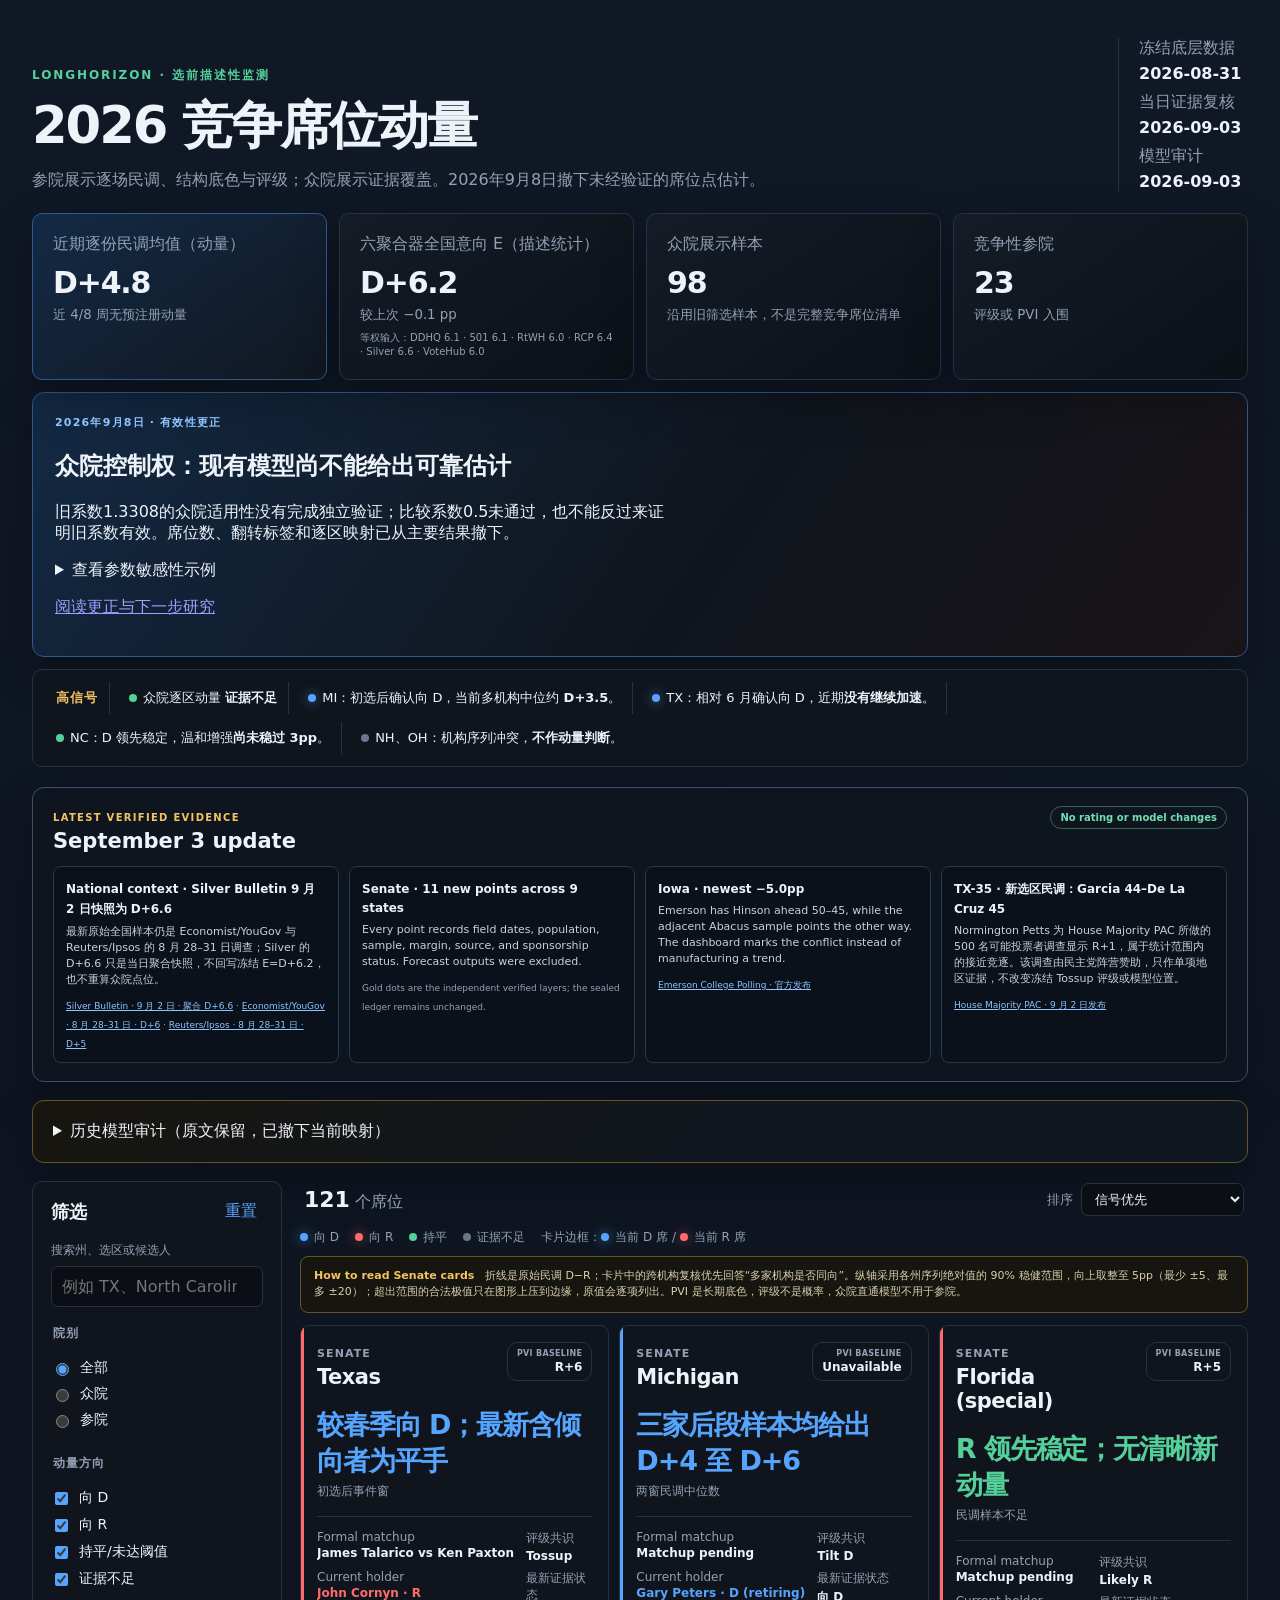
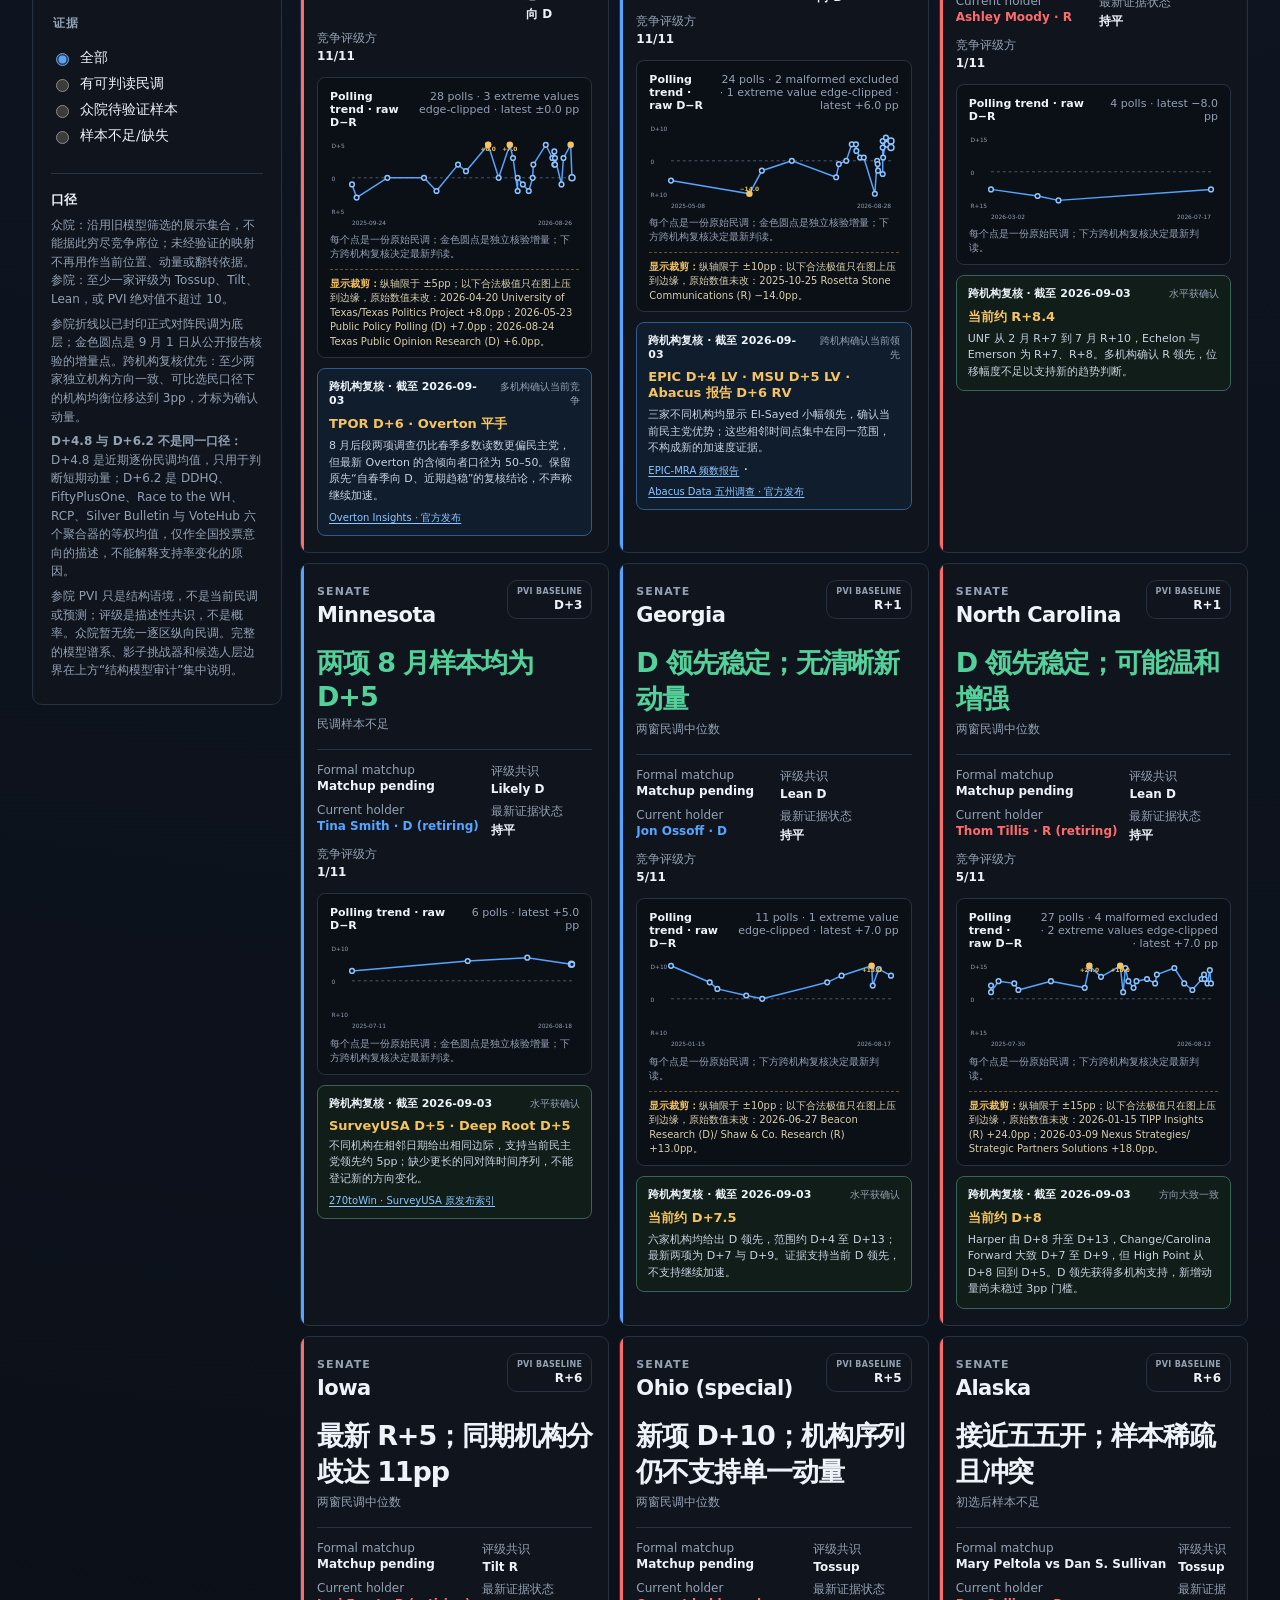
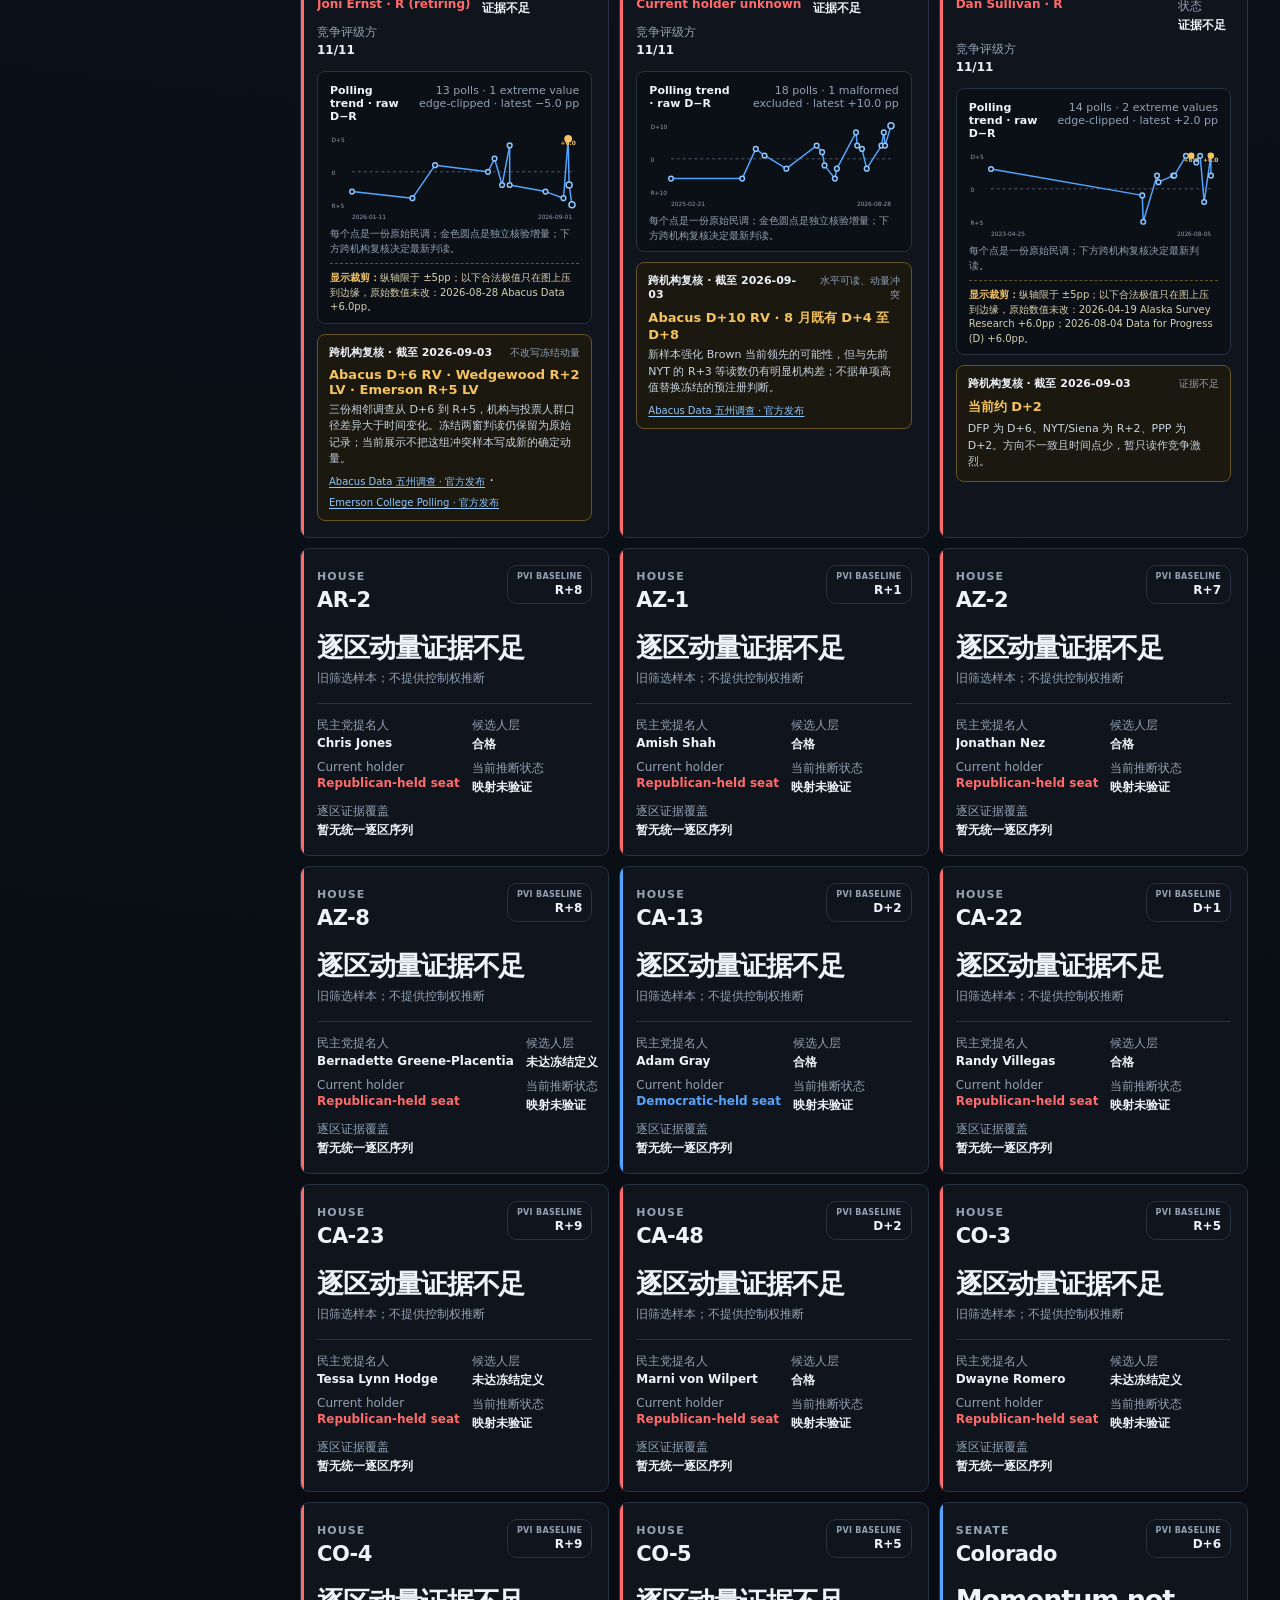
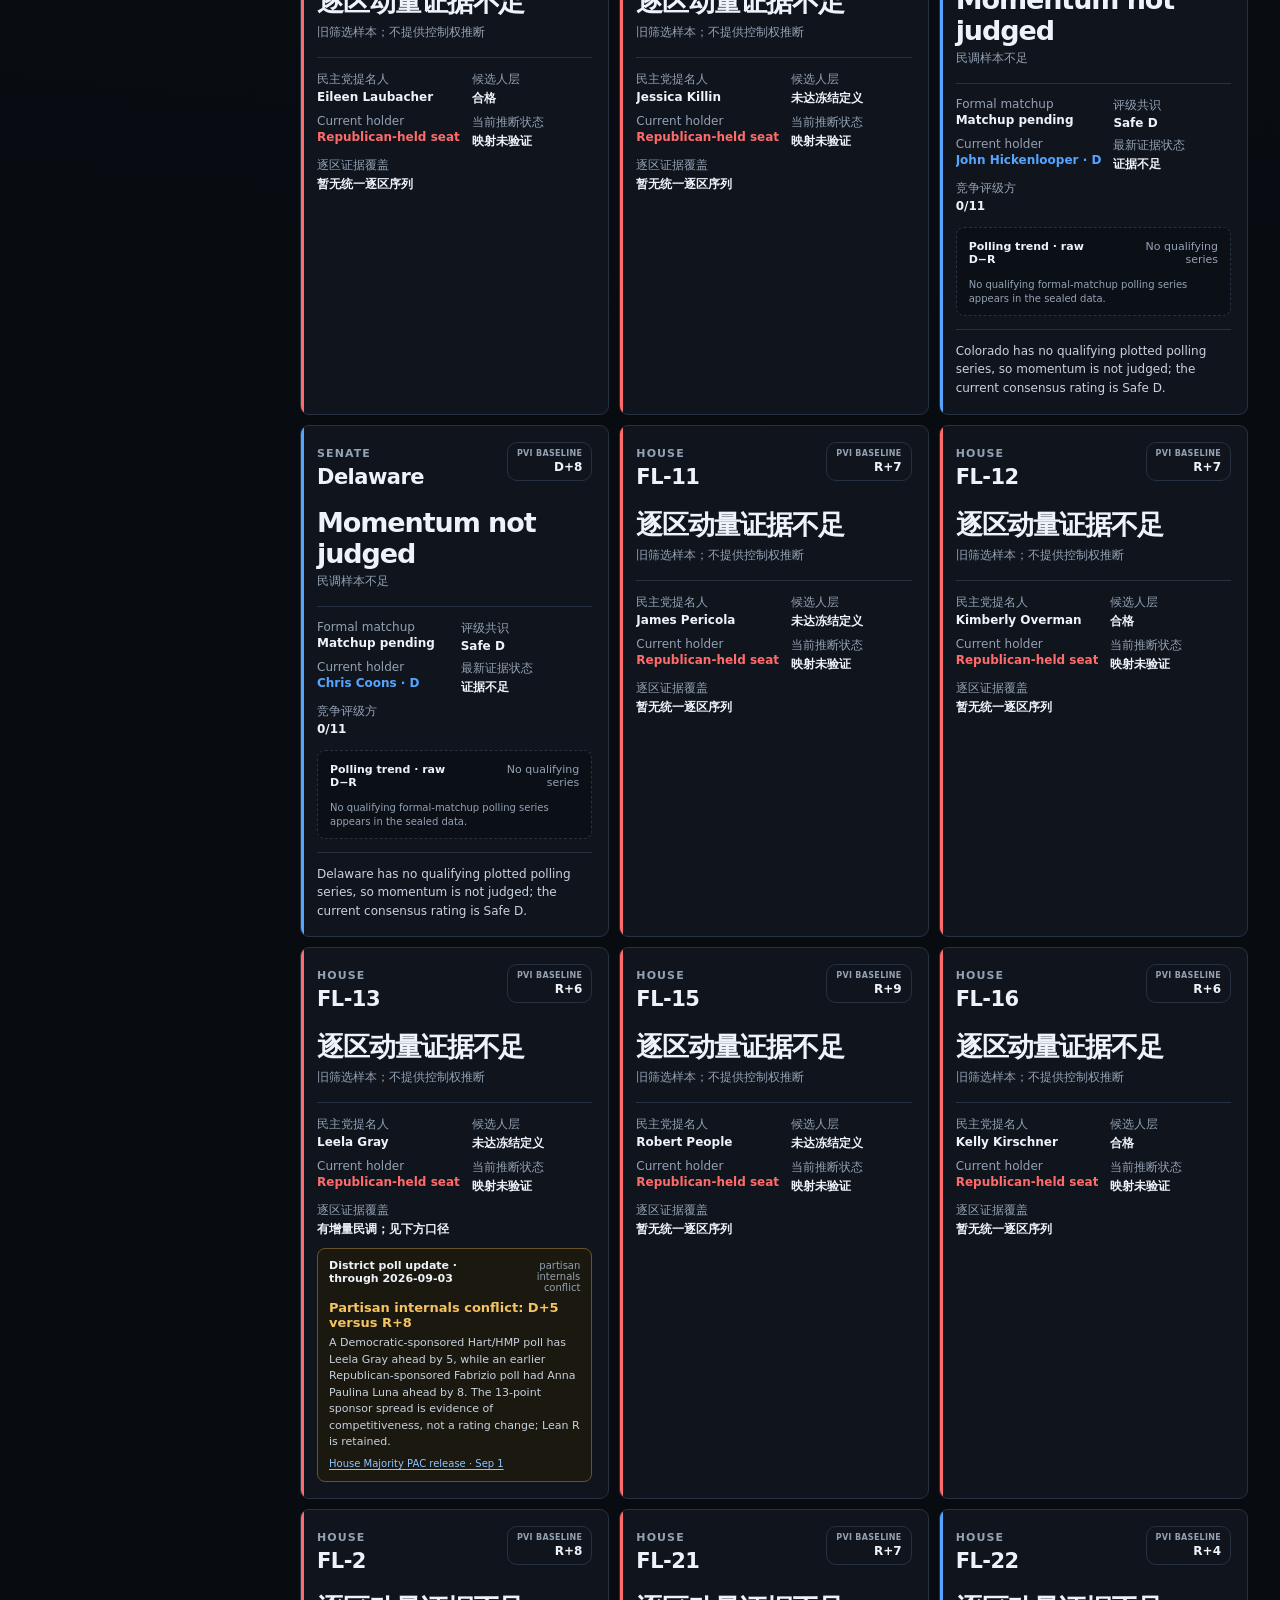
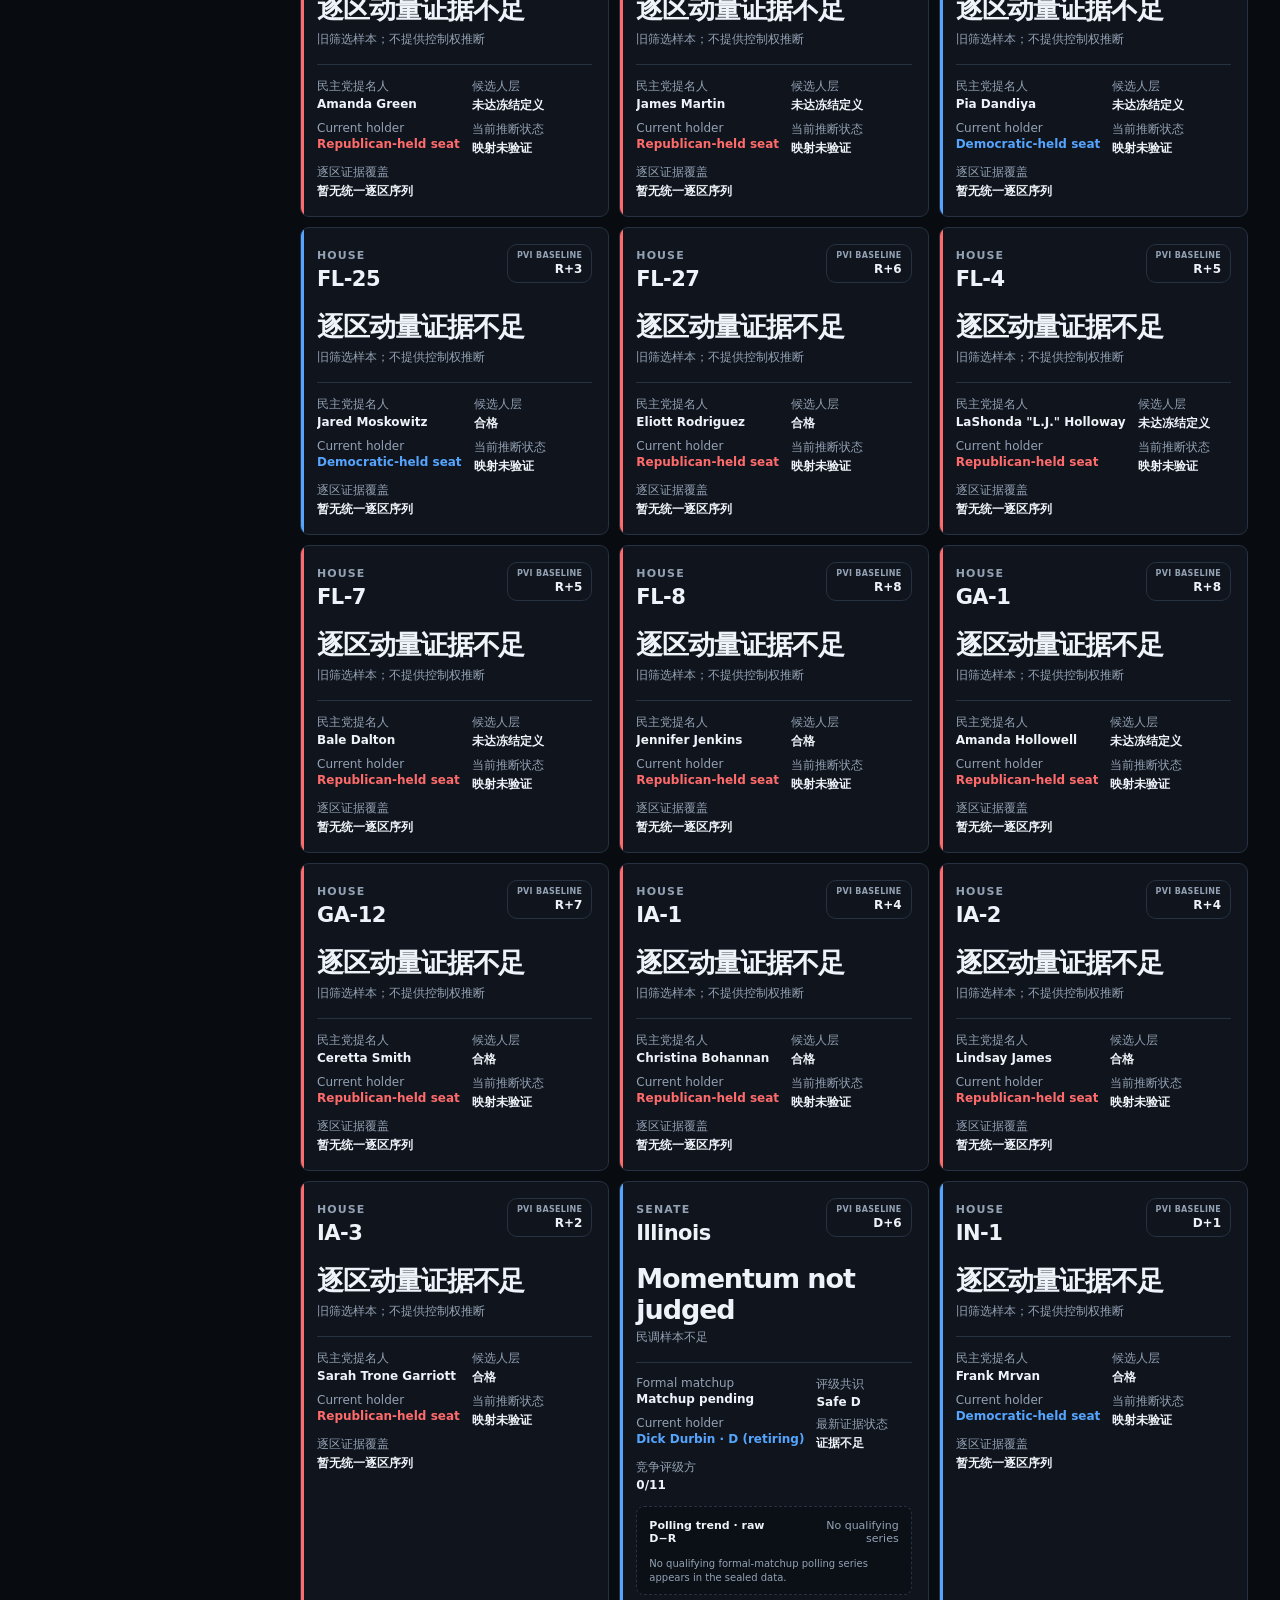
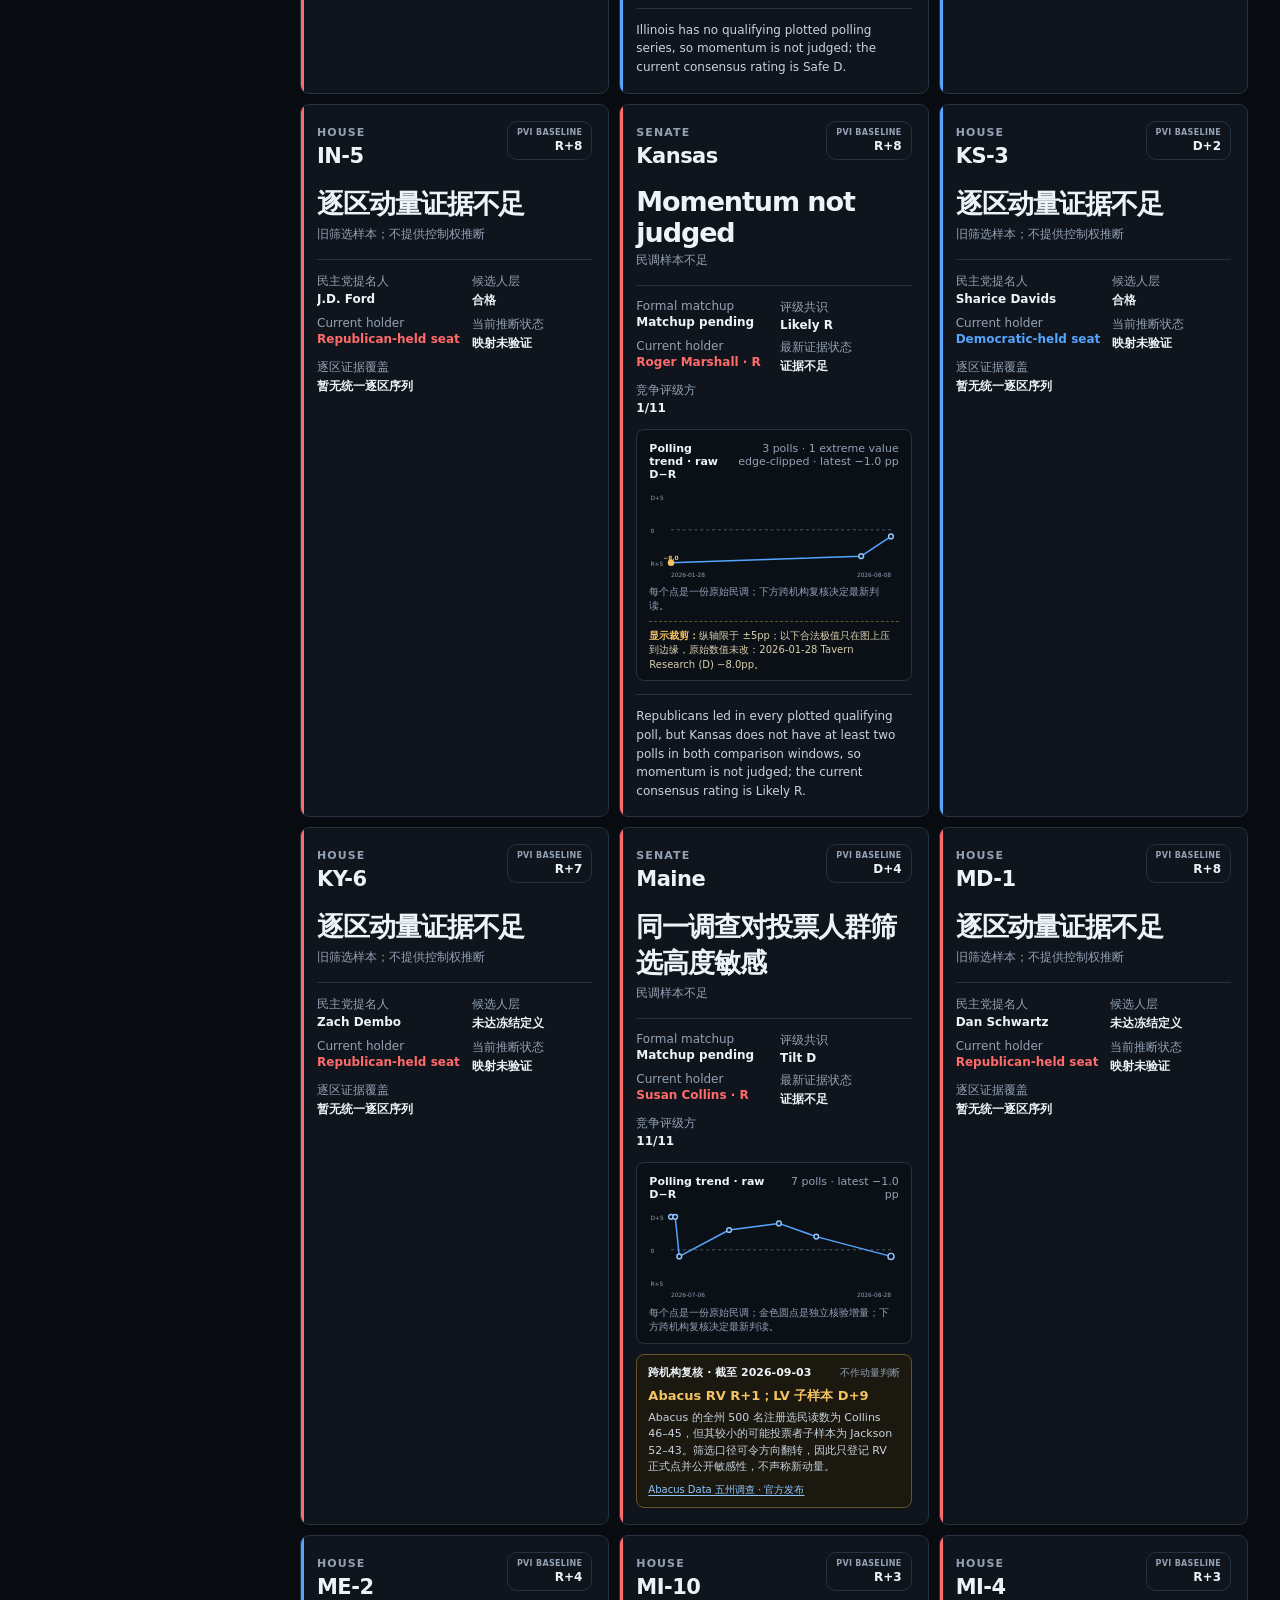
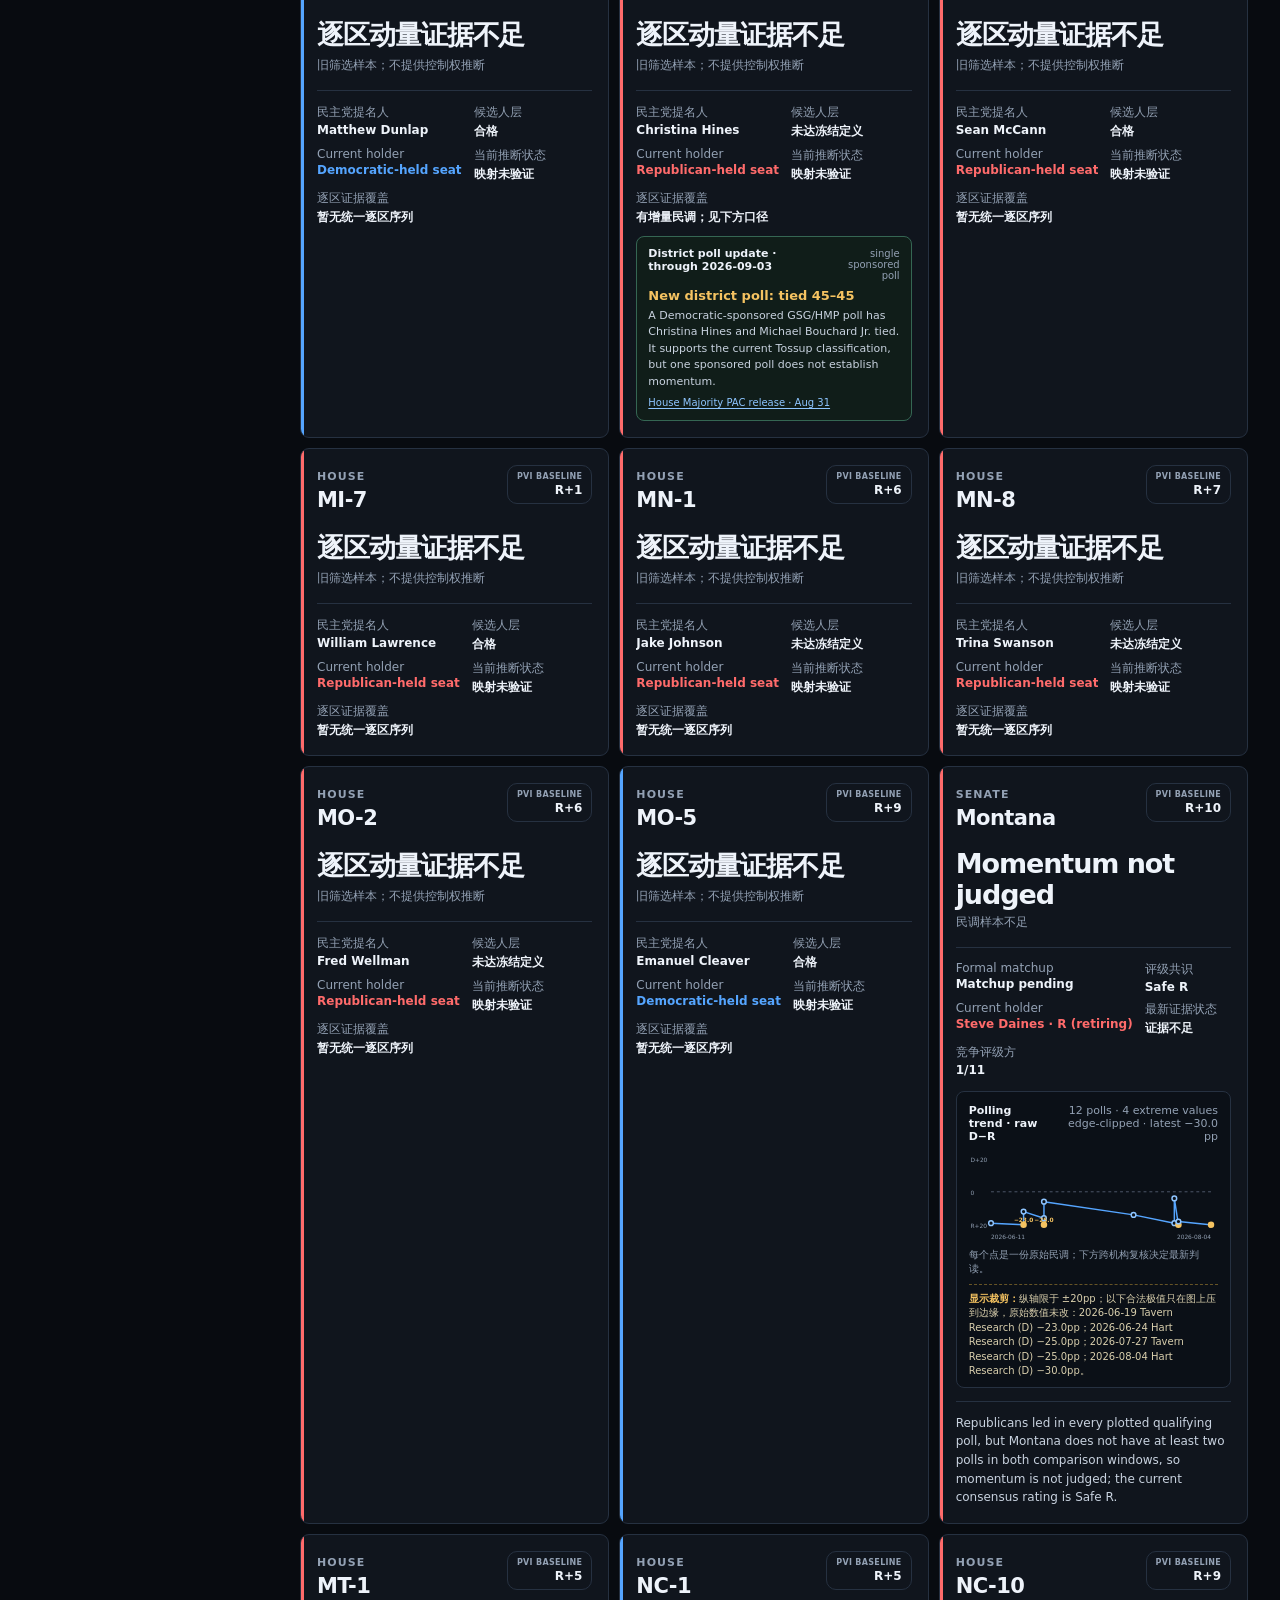
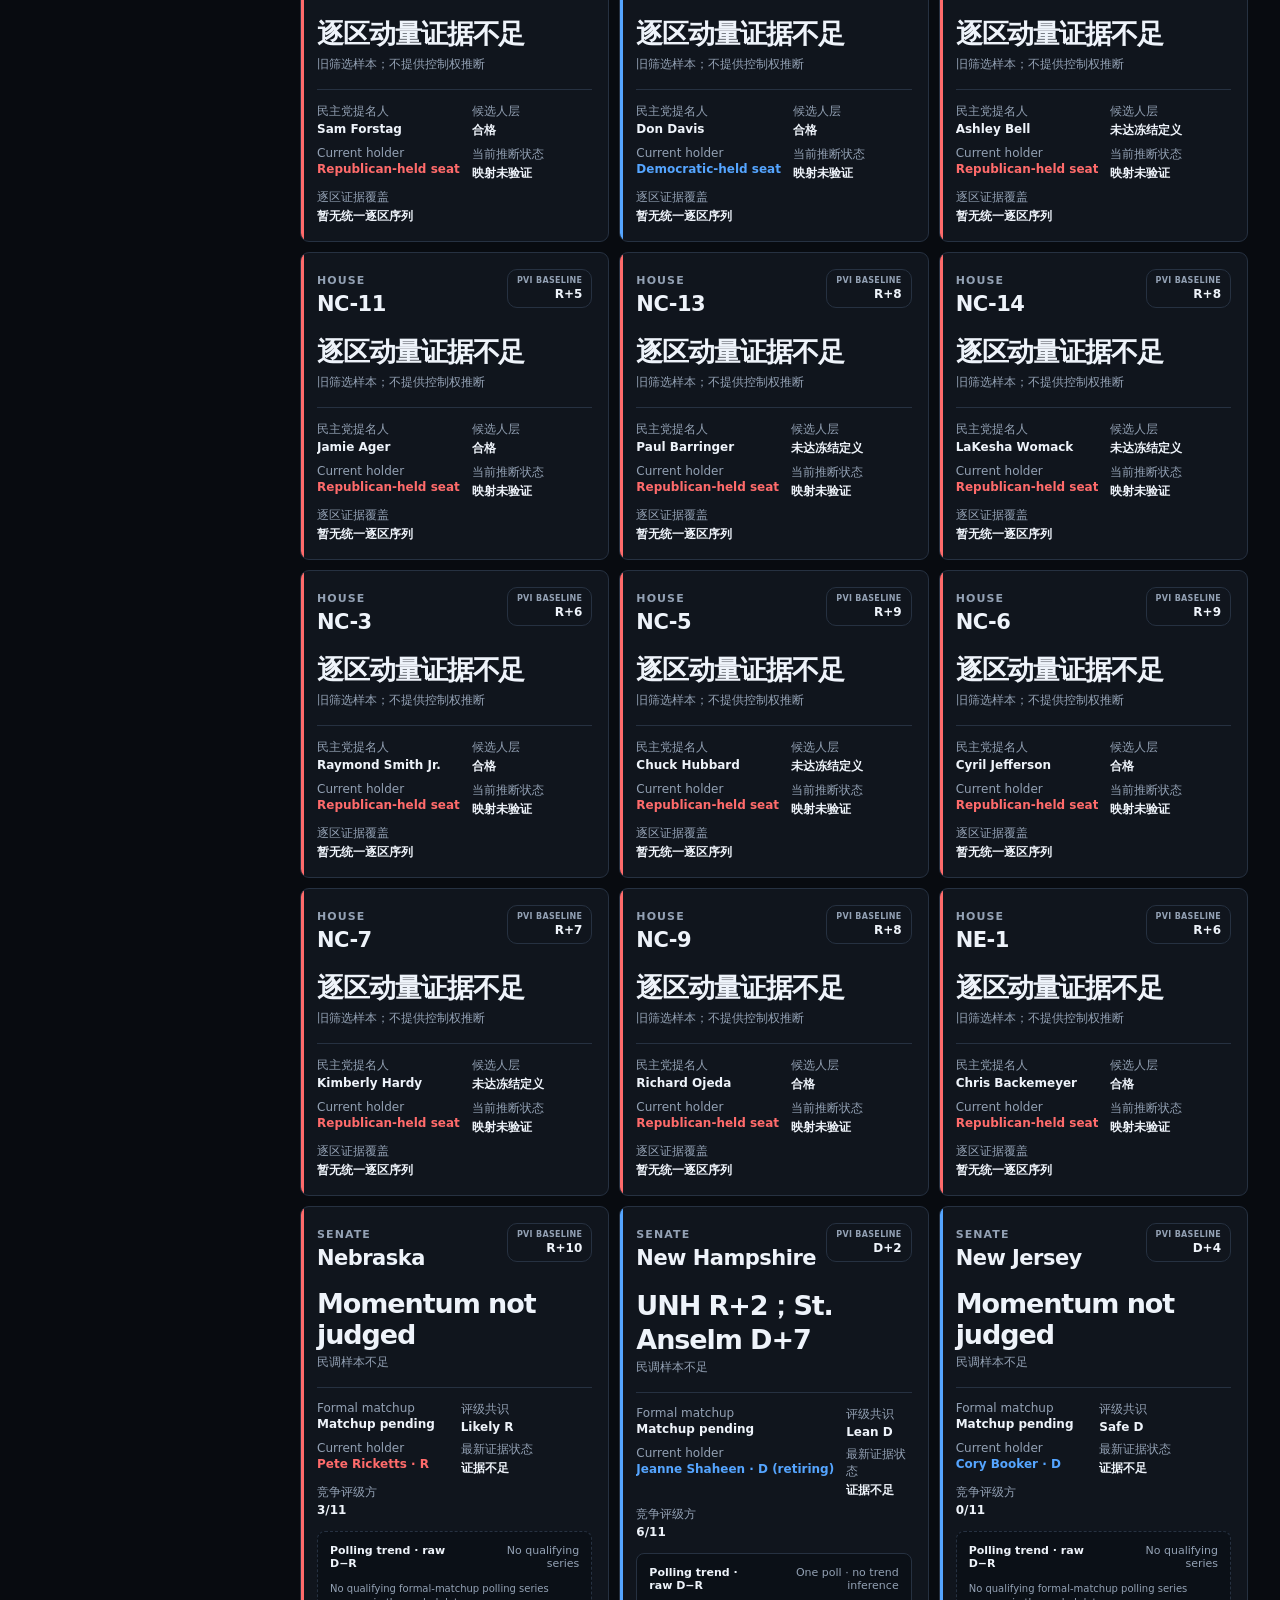
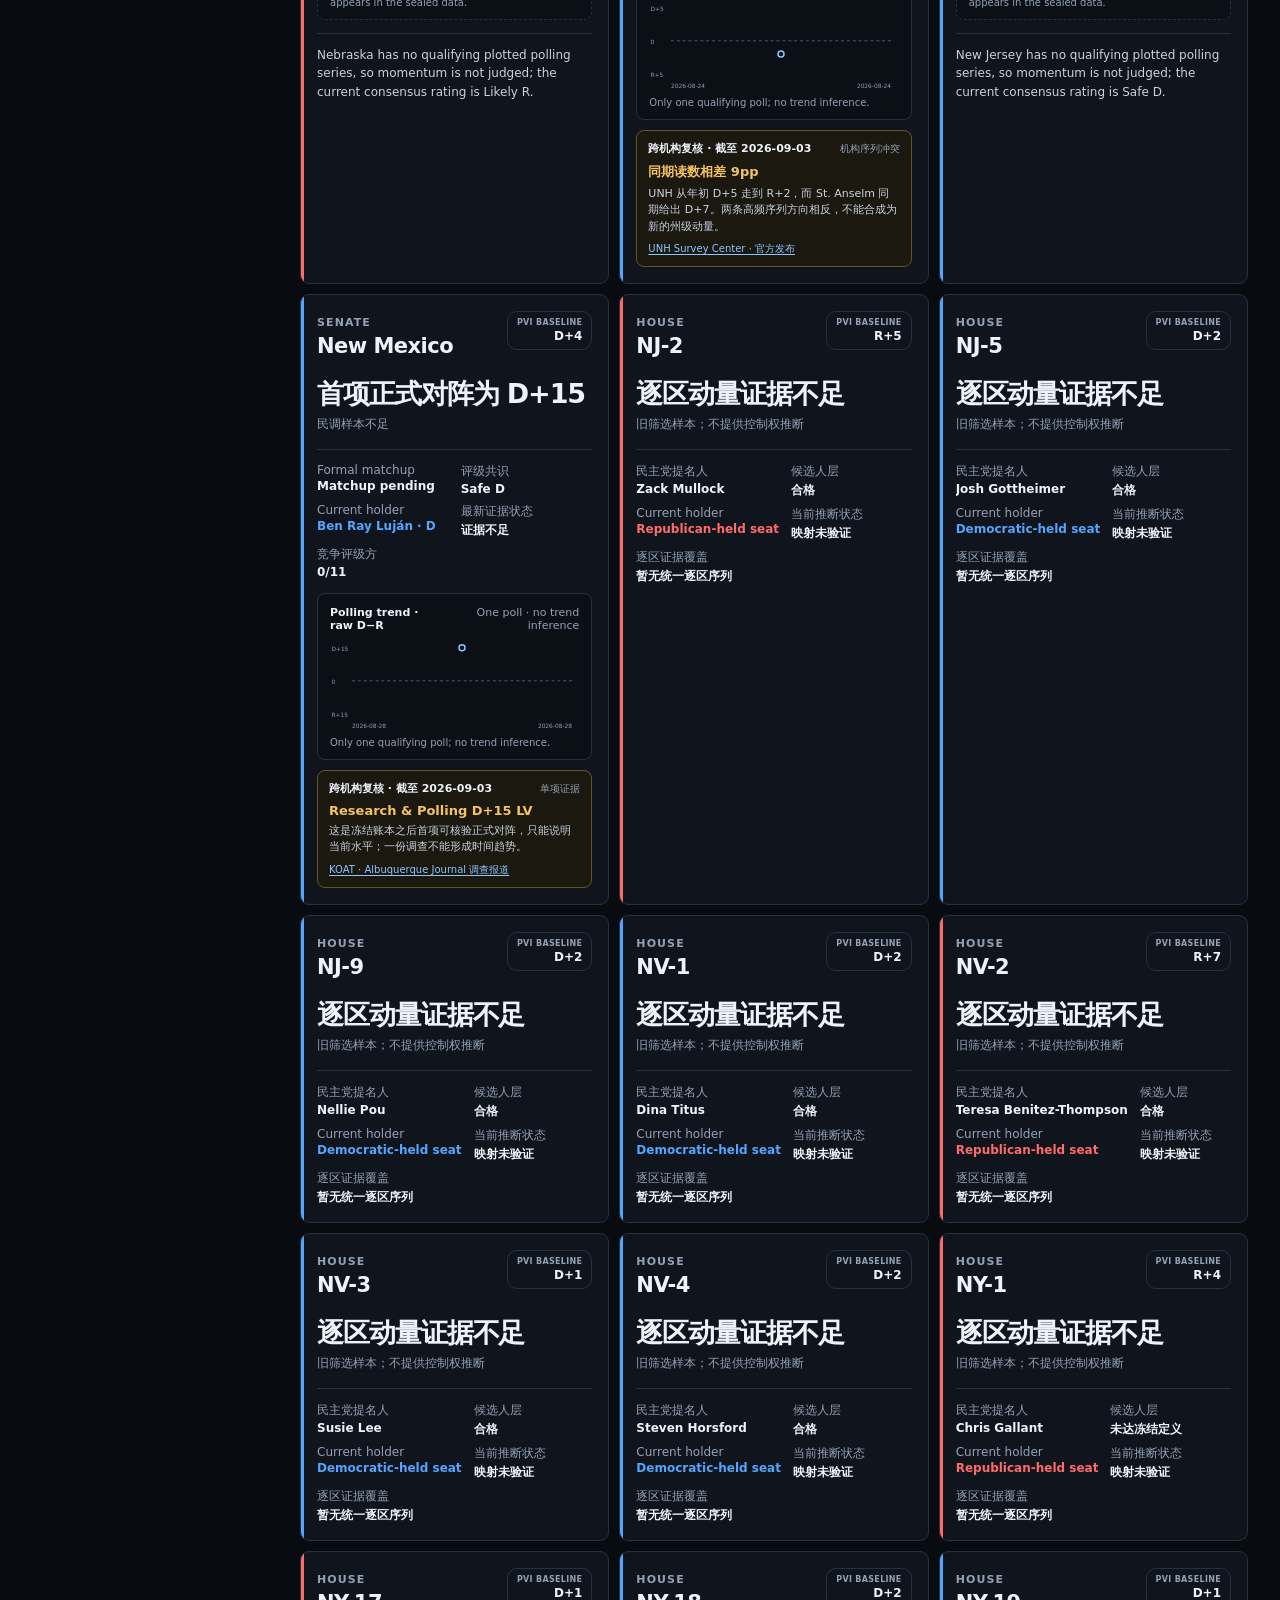
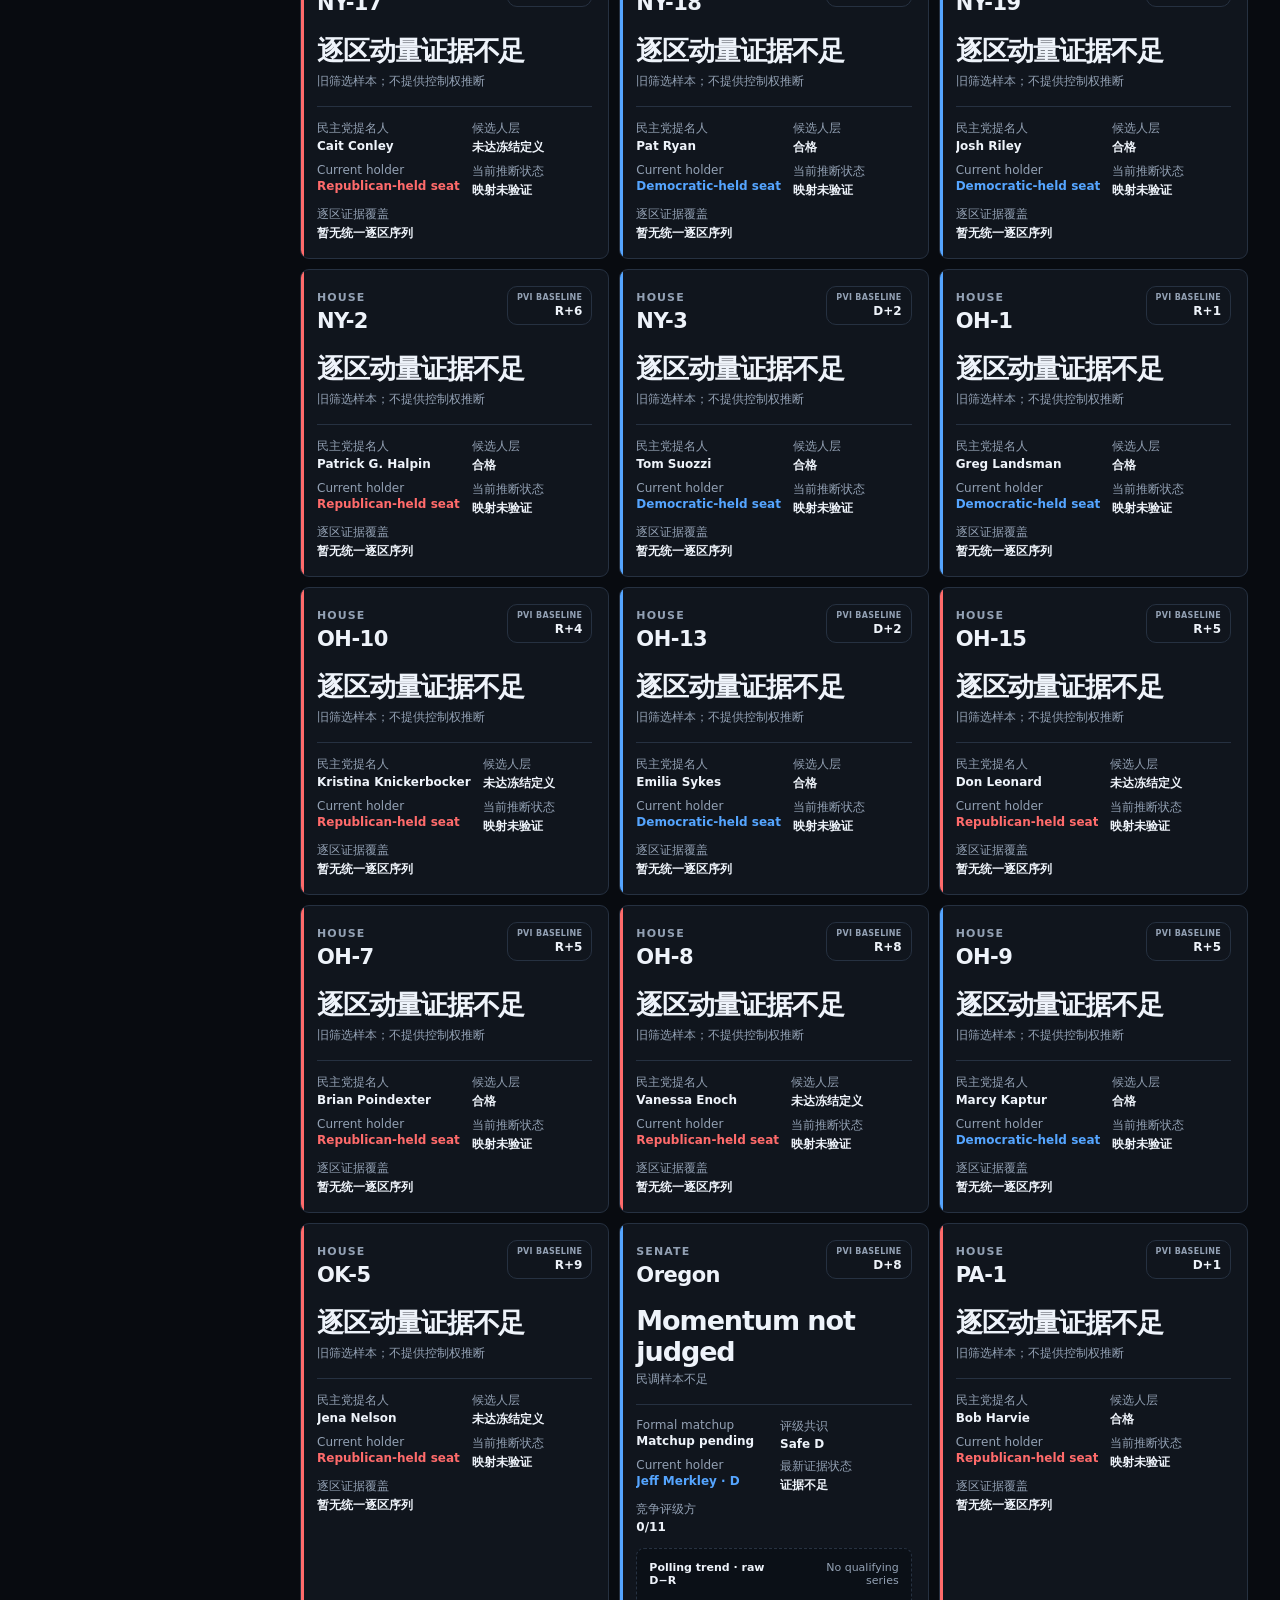
==== commit f644b6a2: "研究有效性更正：撤回过度推断并修复公开复现" ====
--- a/artifacts/competition-momentum-dashboard/index.html
+++ b/artifacts/competition-momentum-dashboard/index.html
@@ -12,7 +12,7 @@
     <div>
       <p class="eyebrow">LONGHORIZON · 选前描述性监测</p>
       <h1>2026 竞争席位动量</h1>
-      <p class="subtitle">参院逐场民调、结构底色与评级分层展示；众院用冻结直通系数估计。测量与模型不混写。</p>
+      <p class="subtitle">参院展示逐场民调、结构底色与评级；众院展示证据覆盖。2026年9月8日撤下未经验证的席位点估计。</p>
     </div>
     <div class="asof"><span>冻结底层数据</span><strong id="asOf">—</strong><span>当日证据复核</span><strong id="crossCheckAsOf">—</strong><span>模型审计</span><strong id="modelReviewAsOf">—</strong></div>
   </header>
@@ -25,15 +25,15 @@
         <small id="genericMomentum">—</small>
       </article>
       <article class="status-card">
-        <span>六聚合器全国水平 E（结构映射）</span>
+        <span>六聚合器全国意向 E（描述统计）</span>
         <strong id="environmentE">—</strong>
         <small id="environmentDelta">—</small>
         <small id="environmentSources" class="status-detail">—</small>
       </article>
       <article class="status-card">
-        <span>竞争性众院</span>
+        <span>众院展示样本</span>
         <strong id="houseCount">—</strong>
-          <small>PVI 带内且模型位置非 Solid</small>
+          <small>沿用旧筛选样本，不是完整竞争席位清单</small>
       </article>
       <article class="status-card">
         <span>竞争性参院</span>
@@ -42,28 +42,21 @@
       </article>
     </section>
 
-    <section class="house-outlook" aria-label="众院全国展望">
+    <section class="house-outlook" aria-label="众院展示更正">
       <div class="outlook-copy">
-        <p class="outlook-kicker">HOUSE NATIONAL OUTLOOK · 全国层级，不是四周动量</p>
-        <div class="outlook-title-row">
-          <h2>民主党小幅领先</h2>
-          <span class="outlook-badge">描述性中央图</span>
-        </div>
-        <p class="outlook-seatline">约 <strong>D 222–223</strong> · <strong>R/其他 212–213</strong></p>
-        <p class="outlook-explain">累计环境决定当前全国位置；四周变化只回答最近是否继续移动。当前点位跨过民主党取得多数所需的约 +6 席，但领先很窄。</p>
+        <p class="outlook-kicker">2026年9月8日 · 有效性更正</p>
+        <h2>众院控制权：现有模型尚不能给出可靠估计</h2>
+        <p>旧系数1.3308的众院适用性没有完成独立验证；比较系数0.5未通过，也不能反过来证明旧系数有效。席位数、翻转标签和逐区映射已从主要结果撤下。</p>
+        <details><summary>查看参数敏感性示例</summary>
+          <p>固定全国环境E=6.2、中心0.977，两个系数的环境贡献相差4.339268个百分点。这里没有验证任何一个系数，不据此换算席位。PVI baseline约为两倍Cook PVI。</p>
+        </details>
+        <p><a href="../../midterm-model/docs/validity-corrections.md">阅读更正与下一步研究</a></p>
       </div>
-      <div class="outlook-metrics">
-        <div><span>累计环境 E</span><strong id="houseLevelE">—</strong></div>
-        <div><span>映射至逐区边际</span><strong id="houseLevelAdjustment">—</strong></div>
-        <div><span>已知现任席翻转</span><strong id="houseFlipBalance">—</strong></div>
-        <div><span>净变化中央值</span><strong id="houseNetSeats">—</strong></div>
-      </div>
-      <p class="outlook-caveat">这不是胜率或校准席位分布；候选人效应、改划选区、空缺席与接近五五开的席位仍可能改变控制权。</p>
     </section>
 
     <section class="signal-strip" aria-label="当前高信号观察">
       <div class="signal-label">高信号</div>
-      <div><b class="dot f"></b>众院全国直通估计 <strong id="houseTransfer">—</strong></div>
+      <div><b class="dot f"></b>众院逐区动量 <strong>证据不足</strong></div>
       <div><b class="dot d"></b>MI：初选后确认向 D，当前多机构中位约 <strong>D+3.5</strong>。</div>
       <div><b class="dot d"></b>TX：相对 6 月确认向 D，近期<strong>没有继续加速</strong>。</div>
       <div><b class="dot f"></b>NC：D 领先稳定，温和增强<strong>尚未稳过 3pp</strong>。</div>
@@ -103,15 +96,15 @@
           <legend>证据</legend>
           <label><input type="radio" name="evidence" value="all" checked> 全部</label>
           <label><input type="radio" name="evidence" value="measured"> 有可判读民调</label>
-          <label><input type="radio" name="evidence" value="estimated"> 全国传导估计</label>
+          <label><input type="radio" name="evidence" value="estimated"> 众院待验证样本</label>
           <label><input type="radio" name="evidence" value="missing"> 样本不足/缺失</label>
         </fieldset>
 
         <div class="method-note">
           <h3>口径</h3>
-          <p>众院：2026 PVI 带内，且当前环境映射位置非 Solid（|D−R|&lt;12pp）。参院：至少一家评级为 Tossup、Tilt、Lean，或 PVI 绝对值不超过 10。</p>
+          <p>众院：沿用旧模型筛选的展示集合，不能据此穷尽竞争席位；未经验证的映射不再用作当前位置、动量或翻转依据。参院：至少一家评级为 Tossup、Tilt、Lean，或 PVI 绝对值不超过 10。</p>
           <p>参院折线以已封印正式对阵民调为底层；金色圆点是 9 月 1 日从公开报告核验的增量点。跨机构复核优先：至少两家独立机构方向一致、可比选民口径下的机构均衡位移达到 3pp，才标为确认动量。</p>
-          <p><b>D+4.8 与 D+6.2 不是同一口径：</b>D+4.8 是近期逐份民调均值，只用于判断短期动量；D+6.2 是 DDHQ、FiftyPlusOne、Race to the WH、RCP、Silver Bulletin 与 VoteHub 六个聚合器的等权均值，用于众院结构水平映射。</p>
+          <p><b>D+4.8 与 D+6.2 不是同一口径：</b>D+4.8 是近期逐份民调均值，只用于判断短期动量；D+6.2 是 DDHQ、FiftyPlusOne、Race to the WH、RCP、Silver Bulletin 与 VoteHub 六个聚合器的等权均值，仅作全国投票意向的描述，不能解释支持率变化的原因。</p>
           <p>参院 PVI 只是结构语境，不是当前民调或预测；评级是描述性共识，不是概率。众院暂无统一逐区纵向民调。完整的模型谱系、影子挑战器和候选人层边界在上方“结构模型审计”集中说明。</p>
         </div>
       </aside>
@@ -122,7 +115,7 @@
           <label for="sortSelect">排序
             <select id="sortSelect">
               <option value="signal">信号优先</option>
-              <option value="competitive">最接近五五开</option>
+              <option value="competitive">结构底色最接近零</option>
               <option value="state">州/选区</option>
               <option value="delta">动量幅度</option>
             </select>
@@ -146,7 +139,7 @@
     <section class="boundary">
       <strong>解释边界</strong>
       <p id="disclaimer">—</p>
-      <p>本页不输出胜率、校准席位分布或因果判断。顶部众院席位数是 provisional 点位图的描述性换算，不是概率预测；LH-178 至 LH-183 的后续审计没有授权替换公开模型。参院折线是原始民调，不等于评级；跨机构复核只判方向一致性；PVI 是结构底色，不等于当前支持率；评级不转换为概率。</p>
+      <p>本页不输出胜率、校准席位分布或因果判断。2026年9月8日有效性更正已撤下众院席位点估计；旧模型历史审计保留在折叠区，不构成当前有效性证明。参院折线是原始民调，不等于评级；跨机构复核只判方向一致性；PVI 是结构底色，不等于当前支持率；评级不转换为概率。</p>
       <p>House transfer model is not applied to Senate races.</p>
     </section>
   </main>
@@ -156,6 +149,6 @@
   <script src="updates.js?v=8"></script>
   <script src="model-review.js?v=8"></script>
   <script src="latest-polls.js?v=8"></script>
-  <script src="app.js?v=8"></script>
+  <script src="app.js?v=9"></script>
 </body>
 </html>
